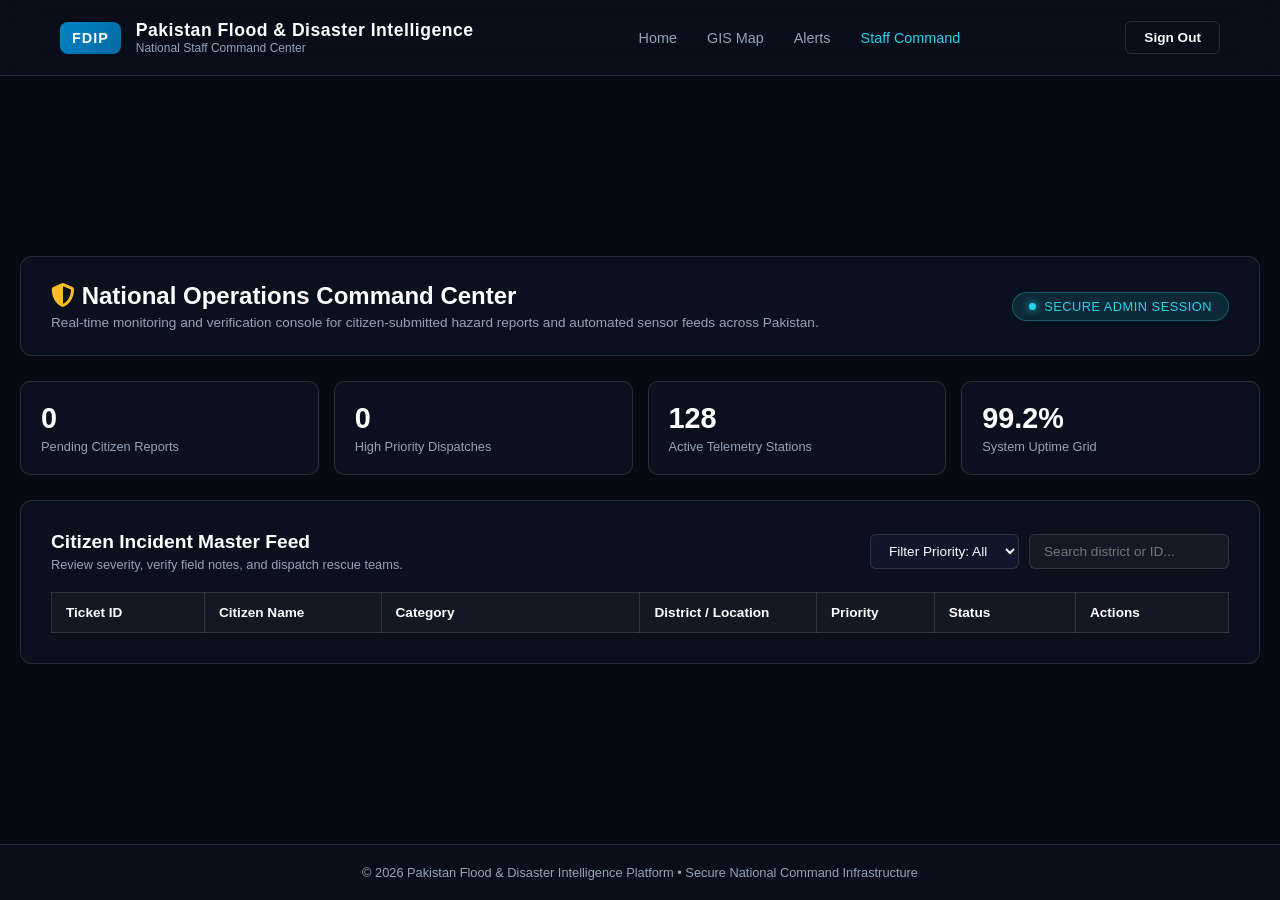
==== frontend/admin.html @ 26c9f0d5 "Add files via upload" ====
<!DOCTYPE html>
<html lang="en">
<head>
    <meta charset="UTF-8">
    <meta name="viewport" content="width=device-width, initial-scale=1.0">
    <title>Staff Command Portal &bull; Pakistan Flood & Disaster Intelligence</title>
    <link rel="stylesheet" href="css/style.css">
    <link rel="stylesheet" href="https://cdnjs.cloudflare.com/ajax/libs/font-awesome/6.4.0/css/all.min.css">
    <style>
        .admin-container {
            max-width: 1300px;
            margin: 30px auto;
            padding: 0 20px;
        }

        .admin-header-box {
            background: var(--card-bg);
            border: 1px solid var(--border-glass);
            padding: 25px 30px;
            border-radius: 12px;
            margin-bottom: 25px;
            backdrop-filter: blur(12px);
            display: flex;
            justify-content: space-between;
            align-items: center;
        }

        .admin-stats-row {
            display: grid;
            grid-template-columns: repeat(4, 1fr);
            gap: 15px;
            margin-bottom: 25px;
        }

        .stat-box {
            background: var(--card-bg);
            border: 1px solid var(--border-glass);
            padding: 20px;
            border-radius: 10px;
            backdrop-filter: blur(12px);
        }

        .stat-box h3 {
            font-size: 1.8rem;
            color: #fff;
            margin-bottom: 4px;
        }

        .stat-box p {
            font-size: 0.8rem;
            color: var(--text-muted);
        }

        .master-table-card {
            background: var(--card-bg);
            border: 1px solid var(--border-glass);
            border-radius: 12px;
            padding: 30px;
            backdrop-filter: blur(12px);
        }

        .filter-row {
            display: flex;
            justify-content: space-between;
            align-items: center;
            margin-bottom: 20px;
            flex-wrap: wrap;
            gap: 15px;
        }

        .filter-row select, .filter-row input {
            background: rgba(255,255,255,0.04);
            border: 1px solid var(--border-glass);
            padding: 8px 14px;
            border-radius: 6px;
            color: white;
            font-size: 0.85rem;
        }

        /* Neatly structured grid table with horizontal and vertical borders */
        #masterTable {
            width: 100%;
            border-collapse: collapse;
            border: 1px solid var(--border-glass);
            table-layout: fixed;
        }

        #masterTable th, #masterTable td {
            border: 1px solid var(--border-glass);
            padding: 12px 14px;
            text-align: left;
            vertical-align: middle;
            word-wrap: break-word;
        }

        #masterTable th {
            background: rgba(255, 255, 255, 0.03);
            color: #fff;
            font-weight: 600;
            font-size: 0.85rem;
        }

        #masterTable td {
            font-size: 0.85rem;
        }

        /* Specific Column Widths for Perfect Alignment */
        #masterTable th:nth-child(1), #masterTable td:nth-child(1) { width: 13%; } /* Ticket ID */
        #masterTable th:nth-child(2), #masterTable td:nth-child(2) { width: 15%; } /* Citizen Name */
        #masterTable th:nth-child(3), #masterTable td:nth-child(3) { width: 22%; } /* Category */
        #masterTable th:nth-child(4), #masterTable td:nth-child(4) { width: 15%; } /* District / Location */
        #masterTable th:nth-child(5), #masterTable td:nth-child(5) { width: 10%; } /* Priority */
        #masterTable th:nth-child(6), #masterTable td:nth-child(6) { width: 12%; } /* Status */
        #masterTable th:nth-child(7), #masterTable td:nth-child(7) { width: 13%; } /* Actions */

        @media(max-width: 992px) {
            .admin-stats-row { grid-template-columns: repeat(2, 1fr); }
            .admin-header-box { flex-direction: column; gap: 15px; align-items: flex-start; }
        }
    </style>
</head>
<body>

    <!-- Header Navbar -->
    <header>
        <div class="logo-section">
            <div class="logo-box">FDIP</div>
            <div class="logo-text">
                <h1>Pakistan Flood & Disaster Intelligence</h1>
                <p>National Staff Command Center</p>
            </div>
        </div>
        
        <div class="nav-links">
            <a href="index.html">Home</a>
            <a href="map.html">GIS Map</a>
            <a href="alerts.html">Alerts</a>
            <a href="admin.html" class="active">Staff Command</a>
        </div>

        <div class="auth-btn-group">
            <button class="btn-auth btn-login" onclick="logoutAdmin()">Sign Out</button>
        </div>
    </header>

    <!-- Main Container -->
    <div class="admin-container">
        
        <!-- Header Banner -->
        <div class="admin-header-box">
            <div>
                <h2 style="color: #fff; font-size: 1.5rem; margin-bottom: 5px;">
                    <i class="fa-solid fa-shield-halved" style="color: var(--accent-amber);"></i> National Operations Command Center
                </h2>
                <p style="font-size: 0.85rem; color: var(--text-muted);">Real-time monitoring and verification console for citizen-submitted hazard reports and automated sensor feeds across Pakistan.</p>
            </div>
            <div style="display: flex; gap: 10px;">
                <span class="live-badge-pill" style="margin-bottom: 0;"><div class="pulse-dot"></div> SECURE ADMIN SESSION</span>
            </div>
        </div>

        <!-- Metrics Row -->
        <div class="admin-stats-row">
            <div class="stat-box">
                <h3 id="statPending">0</h3>
                <p>Pending Citizen Reports</p>
            </div>
            <div class="stat-box">
                <h3 id="statHigh">0</h3>
                <p>High Priority Dispatches</p>
            </div>
            <div class="stat-box">
                <h3>128</h3>
                <p>Active Telemetry Stations</p>
            </div>
            <div class="stat-box">
                <h3>99.2%</h3>
                <p>System Uptime Grid</p>
            </div>
        </div>

        <!-- Master Citizen Complaints Table -->
        <div class="master-table-card">
            <div class="filter-row">
                <div>
                    <h3 style="color: #fff; font-size: 1.2rem; margin-bottom: 4px;">Citizen Incident Master Feed</h3>
                    <p style="font-size: 0.8rem; color: var(--text-muted);">Review severity, verify field notes, and dispatch rescue teams.</p>
                </div>
                <div style="display: flex; gap: 10px;">
                    <select id="priorityFilter" onchange="filterPriority(this.value)">
                        <option value="all">Filter Priority: All</option>
                        <option value="High">High / Critical</option>
                        <option value="Medium">Medium Threat</option>
                        <option value="Low">Low Risk</option>
                    </select>
                    <input type="text" id="searchInput" placeholder="Search district or ID..." onkeyup="searchTable(this.value)">
                </div>
            </div>

            <div style="overflow-x: auto;">
                <table id="masterTable">
                    <thead>
                        <tr>
                            <th>Ticket ID</th>
                            <th>Citizen Name</th>
                            <th>Category</th>
                            <th>District / Location</th>
                            <th>Priority</th>
                            <th>Status</th>
                            <th>Actions</th>
                        </tr>
                    </thead>
                    <tbody>
                        <!-- Populated dynamically from Supabase -->
                    </tbody>
                </table>
            </div>
        </div>

    </div>

    <footer>
        <p>&copy; 2026 Pakistan Flood & Disaster Intelligence Platform &bull; Secure National Command Infrastructure</p>
    </footer>

    <script>
        function filterPriority(level) {
            const rows = document.querySelectorAll('#masterTable tbody tr');
            rows.forEach(row => {
                const rowPriority = row.getAttribute('data-priority');
                if (level === 'all' || rowPriority === level) {
                    row.style.display = '';
                } else {
                    row.style.display = 'none';
                }
            });
        }

        function searchTable(query) {
            const term = query.toLowerCase();
            const rows = document.querySelectorAll('#masterTable tbody tr');
            rows.forEach(row => {
                const text = row.innerText.toLowerCase();
                row.style.display = text.includes(term) ? '' : 'none';
            });
        }

        async function logoutAdmin() {
            const { supabase } = await import('./js/supabaseClient.js');
            await supabase.auth.signOut();
            alert("Admin session closed.");
            window.location.href = "index.html";
        }
    </script>

<script type="module">
    import { supabase } from './js/supabaseClient.js';

    async function initAdminDashboard() {
        const { data: { session }, error: sessionError } = await supabase.auth.getSession();
        
        if (sessionError || !session || !session.user.email.endsWith('@fdip.gov.pk')) {
            alert('Access Denied: Staff command portal requires official @fdip.gov.pk authentication.');
            window.location.href = 'index.html';
            return;
        }

        const { data: complaints, error } = await supabase
            .from('complaints')
            .select('*')
            .order('created_at', { ascending: false });

        if (error) {
            console.error('Admin feed fetch error:', error);
            return;
        }

        // Compute dynamic counts
        const pendingCount = complaints.filter(c => c.status === 'Pending Review' || c.status === 'Pending').length;
        const highPriorityCount = complaints.filter(c => c.priority === 'High').length;

        document.getElementById('statPending').innerText = pendingCount;
        document.getElementById('statHigh').innerText = highPriorityCount;

        // Render clean, consistent table feed
        const tableBody = document.querySelector('#masterTable tbody');
        if (tableBody) {
            tableBody.innerHTML = '';
            if (complaints.length === 0) {
                tableBody.innerHTML = `<tr><td colspan="7" style="text-align: center; color: var(--text-muted); padding: 20px;">No incident records in the national queue.</td></tr>`;
                return;
            }

            complaints.forEach((item) => {
                const row = document.createElement('tr');
                row.className = "hover:bg-slate-900/50 transition-colors";
                row.setAttribute('data-priority', item.priority);
                
                let badgeClass = 'status-pending';
                if (item.status === 'Verified' || item.status === 'Verified by Staff') badgeClass = 'status-verified';
                if (item.status === 'Resolved' || item.status === 'Rescue Dispatched') badgeClass = 'status-resolved';

                row.innerHTML = `
                    <td><span class="font-mono" style="color: var(--accent-cyan); font-weight: 600;">#FDIP-${item.id.toString().slice(0,4)}</span></td>
                    <td><span class="font-medium text-slate-200">${item.citizen_name || 'Citizen User'}</span></td>
                    <td><span class="text-slate-300">${item.category}</span></td>
                    <td><span class="text-slate-300">${item.district || item.location}</span></td>
                    <td><span class="font-semibold" style="color: ${item.priority === 'High' ? 'var(--accent-rose)' : item.priority === 'Medium' ? 'var(--accent-amber)' : 'var(--accent-emerald)'};">${item.priority}</span></td>
                    <td><span class="badge-status ${badgeClass} status-badge">${item.status}</span></td>
                    <td>
                        <select class="status-select" data-id="${item.id}" style="width: 100%; background: rgba(255,255,255,0.05); border: 1px solid var(--border-glass); padding: 6px; border-radius: 6px; color: white; font-size: 0.8rem;">
                            <option value="Pending Review">Pending Review</option>
                            <option value="Verified by Staff">Verify</option>
                            <option value="Rescue Dispatched">Dispatch</option>
                            <option value="Resolved">Resolve</option>
                            <option value="Discarded">Discard</option>
                        </select>
                    </td>
                `;
                tableBody.appendChild(row);
            });

            // Handle status updation sync back to Supabase
            document.querySelectorAll('.status-select').forEach(select => {
                const currentBadge = select.parentElement.parentElement.querySelector('.status-badge').innerText;
                select.value = currentBadge;

                select.addEventListener('change', async (e) => {
                    const newStatus = e.target.value;
                    const recordId = e.target.getAttribute('data-id');

                    const { error: updateError } = await supabase
                        .from('complaints')
                        .update({ status: newStatus })
                        .eq('id', recordId);

                    if (!updateError) {
                        alert(`Status successfully updated to: ${newStatus}`);
                        initAdminDashboard();
                    } else {
                        alert('Failed to update status.');
                    }
                });
            });
        }
    }

    initAdminDashboard();
</script>

</body>
</html>
---- frontend/css/style.css ----
:root {
    --bg-main: #070a13;
    --card-bg: rgba(13, 19, 33, 0.82);
    --border-glass: rgba(255, 255, 255, 0.12);
    --accent-cyan: #22d3ee;
    --accent-amber: #fbbf24;
    --accent-emerald: #34d399;
    --accent-rose: #fb7185;
    --text-main: #f8fafc;
    --text-muted: #94a3b8;
}

* {
    margin: 0;
    padding: 0;
    box-sizing: border-box;
    font-family: 'Inter', 'Segoe UI', sans-serif;
}

body {
    background-color: var(--bg-main);
    color: var(--text-main);
    min-height: 100vh;
    display: flex;
    flex-direction: column;
    justify-content: space-between;
    overflow-x: hidden;
    /* Balanced overlay so the background image is clearly visible and striking */
    background-image: linear-gradient(to bottom, rgba(7, 10, 19, 0.35), rgba(7, 10, 19, 0.62)), 
        url('https://images.unsplash.com/photo-1451187580459-43490279c0fa?q=80&w=1920&auto=format&fit=crop');
    background-size: cover;
    background-position: center;
    background-attachment: fixed;
}

/* Header Navbar */
header {
    background: rgba(10, 15, 28, 0.9);
    backdrop-filter: blur(16px);
    border-bottom: 1px solid var(--border-glass);
    padding: 20px 60px;
    display: flex;
    justify-content: space-between;
    align-items: center;
    position: sticky;
    top: 0;
    z-index: 100;
}

.logo-section {
    display: flex;
    align-items: center;
    gap: 15px;
}

.logo-box {
    background: linear-gradient(135deg, #0284c7, #0369a1);
    color: white;
    font-weight: 800;
    padding: 8px 12px;
    border-radius: 8px;
    font-size: 0.9rem;
    letter-spacing: 1px;
}

.logo-text h1 {
    font-size: 1.1rem;
    font-weight: 700;
    letter-spacing: 0.5px;
    color: #ffffff;
}

.logo-text p {
    font-size: 0.75rem;
    color: var(--text-muted);
}

.nav-links {
    display: flex;
    align-items: center;
    gap: 30px;
}

.nav-links a {
    text-decoration: none;
    color: var(--text-muted);
    font-size: 0.9rem;
    font-weight: 500;
    transition: color 0.2s ease;
}

.nav-links a:hover, .nav-links a.active {
    color: var(--accent-cyan);
}

.auth-btn-group {
    display: flex;
    gap: 12px;
}

.btn-auth {
    padding: 8px 18px;
    border-radius: 6px;
    font-size: 0.85rem;
    font-weight: 600;
    cursor: pointer;
    transition: all 0.2s ease;
}

.btn-login {
    background: transparent;
    color: var(--text-main);
    border: 1px solid var(--border-glass);
}

.btn-login:hover {
    background: rgba(255, 255, 255, 0.05);
    border-color: var(--accent-cyan);
}

.btn-signup {
    background: var(--accent-cyan);
    color: #070a13;
    border: none;
}

.btn-signup:hover {
    background: #38bdf8;
    box-shadow: 0 0 15px rgba(34, 211, 238, 0.4);
}

/* Hero Section */
.hero-wrapper {
    max-width: 1100px;
    margin: 40px auto;
    padding: 0 20px;
    text-align: center;
}

.live-badge-pill {
    display: inline-flex;
    align-items: center;
    gap: 8px;
    background: rgba(34, 211, 238, 0.12);
    border: 1px solid rgba(34, 211, 238, 0.3);
    padding: 6px 16px;
    border-radius: 30px;
    font-size: 0.8rem;
    color: var(--accent-cyan);
    margin-bottom: 25px;
    letter-spacing: 0.5px;
}

.pulse-dot {
    width: 7px;
    height: 7px;
    background-color: var(--accent-cyan);
    border-radius: 50%;
    box-shadow: 0 0 8px var(--accent-cyan);
    animation: pulse 1.5s infinite;
}

@keyframes pulse {
    0% { transform: scale(0.95); opacity: 0.8; }
    50% { transform: scale(1.2); opacity: 1; box-shadow: 0 0 12px var(--accent-cyan); }
    100% { transform: scale(0.95); opacity: 0.8; }
}

.hero-wrapper h2 {
    font-size: 3.2rem;
    font-weight: 800;
    line-height: 1.25;
    margin-bottom: 20px;
    color: #ffffff;
    text-shadow: 0 4px 20px rgba(0,0,0,0.5);
}

.hero-wrapper h2 span {
    background: linear-gradient(135deg, var(--accent-cyan), #3b82f6);
    -webkit-background-clip: text;
    -webkit-text-fill-color: transparent;
}

.hazard-pills {
    display: flex;
    justify-content: center;
    gap: 12px;
    margin-bottom: 25px;
    flex-wrap: wrap;
}

.pill {
    background: rgba(13, 19, 33, 0.9);
    border: 1px solid var(--border-glass);
    padding: 8px 16px;
    border-radius: 20px;
    font-size: 0.85krem;
    color: var(--text-muted);
    text-decoration: none;
    cursor: pointer;
    transition: all 0.25s ease;
    display: inline-flex;
    align-items: center;
    gap: 6px;
}

.pill:hover {
    border-color: var(--accent-cyan);
    background: rgba(34, 211, 238, 0.15);
    transform: translateY(-2px);
    box-shadow: 0 4px 12px rgba(34, 211, 238, 0.2);
}

.hero-wrapper p {
    font-size: 1.05rem;
    color: var(--text-muted);
    max-width: 750px;
    margin: 0 auto 35px auto;
    line-height: 1.6;
}

.cta-row {
    display: flex;
    justify-content: center;
    gap: 15px;
    margin-bottom: 60px;
}

.btn-main {
    padding: 12px 28px;
    border-radius: 8px;
    font-weight: 600;
    text-decoration: none;
    font-size: 0.95rem;
    transition: all 0.3s ease;
    display: inline-flex;
    align-items: center;
    gap: 8px;
}

.btn-cyan {
    background: var(--accent-cyan);
    color: #070a13;
    box-shadow: 0 4px 20px rgba(34, 211, 238, 0.3);
}

.btn-cyan:hover {
    background: #38bdf8;
    transform: translateY(-2px);
}

.btn-amber {
    background: var(--accent-amber);
    color: #070a13;
    box-shadow: 0 4px 20px rgba(251, 191, 36, 0.3);
}

.btn-amber:hover {
    background: #fcd34d;
    transform: translateY(-2px);
}

.btn-dark {
    background: var(--card-bg);
    color: var(--text-main);
    border: 1px solid var(--border-glass);
}

.btn-dark:hover {
    border-color: var(--accent-cyan);
    background: rgba(255, 255, 255, 0.06);
}

/* Status Cards Grid */
.status-grid {
    display: grid;
    grid-template-columns: repeat(5, 1fr);
    gap: 15px;
    max-width: 1100px;
    margin: 0 auto 30px auto;
    padding: 0 20px;
}

.region-card {
    background: var(--card-bg);
    border: 1px solid var(--border-glass);
    padding: 18px;
    border-radius: 10px;
    backdrop-filter: blur(12px);
    text-align: left;
}

.region-card h4 {
    font-size: 0.9rem;
    color: var(--text-main);
    margin-bottom: 8px;
}

.status-indicator-tag {
    display: flex;
    align-items: center;
    gap: 6px;
    font-size: 0.8rem;
    font-weight: 600;
}

.status-safe { color: var(--accent-emerald); }
.status-warning { color: var(--accent-amber); }
.status-danger { color: var(--accent-rose); }

/* Metrics Bar */
.metrics-grid {
    display: grid;
    grid-template-columns: repeat(4, 1fr);
    gap: 15px;
    max-width: 1100px;
    margin: 0 auto 50px auto;
    padding: 0 20px;
}

.metric-card {
    background: var(--card-bg);
    border: 1px solid var(--border-glass);
    padding: 22px;
    border-radius: 12px;
    backdrop-filter: blur(12px);
    text-align: left;
}

.metric-card h3 {
    font-size: 1.8rem;
    font-weight: 800;
    color: #ffffff;
    margin-bottom: 5px;
}

.metric-card p {
    font-size: 0.8rem;
    color: var(--text-muted);
}

/* Modal Overlay */
.modal-overlay {
    position: fixed;
    top: 0;
    left: 0;
    width: 100%;
    height: 100%;
    background: rgba(5, 8, 17, 0.85);
    backdrop-filter: blur(8px);
    display: none;
    justify-content: center;
    align-items: center;
    z-index: 1000;
}

.modal-card {
    background: #0d1321;
    border: 1px solid rgba(34, 211, 238, 0.3);
    width: 420px;
    padding: 35px;
    border-radius: 16px;
    box-shadow: 0 10px 40px rgba(0,0,0,0.6);
    position: relative;
}

.modal-card h3 {
    font-size: 1.4rem;
    margin-bottom: 8px;
    color: #ffffff;
}

.modal-card p {
    font-size: 0.85rem;
    color: var(--text-muted);
    margin-bottom: 25px;
}

.form-group {
    margin-bottom: 18px;
    text-align: left;
}

.form-group label {
    display: block;
    font-size: 0.8rem;
    color: var(--text-muted);
    margin-bottom: 6px;
}

.form-group input, .form-group select, .form-group textarea {
    width: 100%;
    background: rgba(255, 255, 255, 0.04);
    border: 1px solid var(--border-glass);
    padding: 10px 14px;
    border-radius: 6px;
    color: white;
    font-size: 0.9rem;
}

.form-group input:focus, .form-group select:focus {
    outline: none;
    border-color: var(--accent-cyan);
}

.modal-close-btn {
    position: absolute;
    top: 20px;
    right: 20px;
    background: none;
    border: none;
    color: var(--text-muted);
    font-size: 1.2rem;
    cursor: pointer;
}

/* Fix Dropdown and Option Text Visibility */
select, select option {
    background-color: #0f172a !important;
    color: #f8fafc !important;
}

select option:hover, select option:focus {
    background-color: #1e293b !important;
    color: #38bdf8 !important;
}

footer {
    text-align: center;
    padding: 20px;
    background: rgba(10, 15, 28, 0.9);
    border-top: 1px solid var(--border-glass);
    color: var(--text-muted);
    font-size: 0.8rem;
}

@media(max-width: 992px) {
    .status-grid { grid-template-columns: repeat(2, 1fr); }
    .metrics-grid { grid-template-columns: repeat(2, 1fr); }
    .hero-wrapper h2 { font-size: 2.3rem; }
}
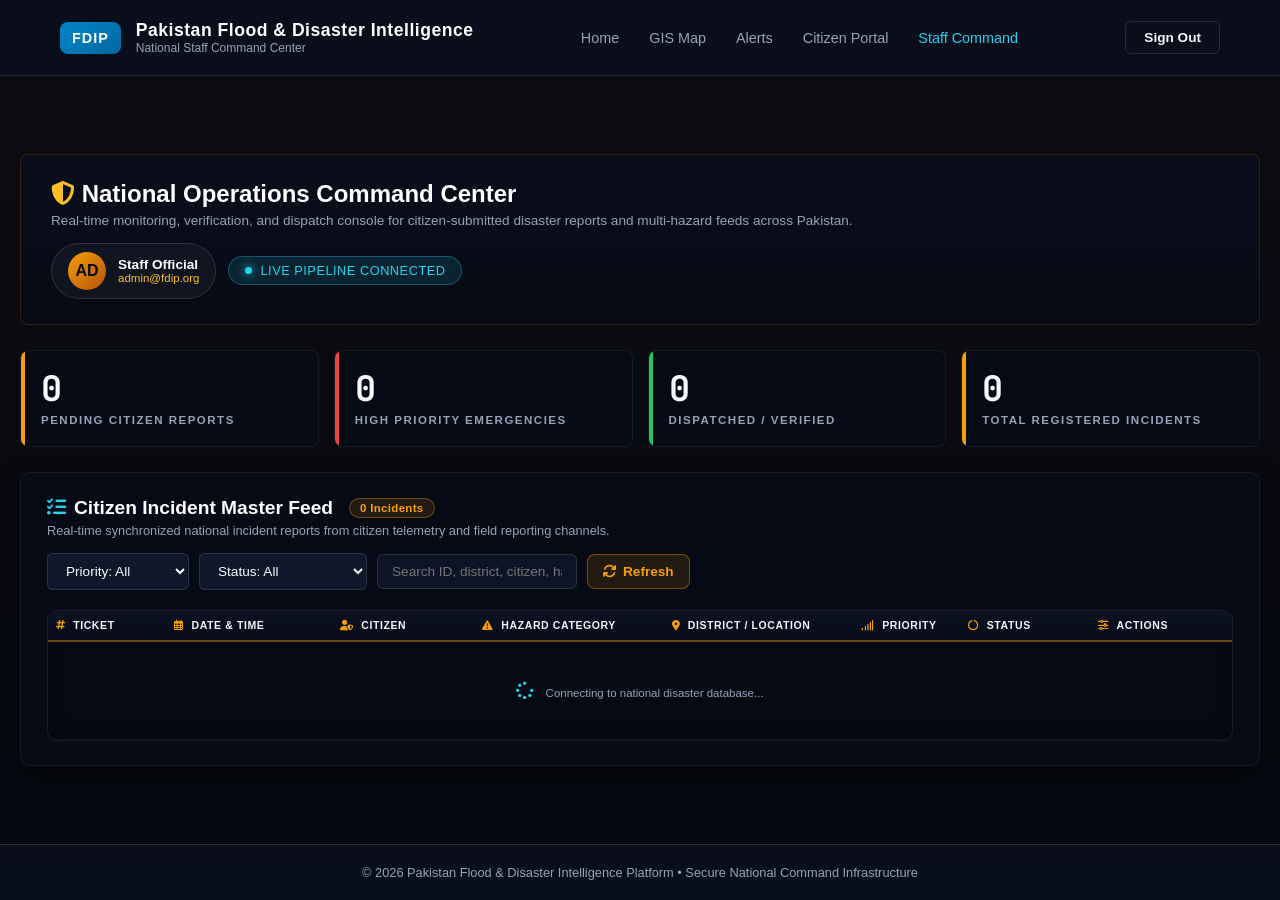
==== commit 3085fe64: "Update admin.html" ====
--- a/frontend/admin.html
+++ b/frontend/admin.html
@@ -1,5 +1,6 @@
 <!DOCTYPE html>
 <html lang="en">
+
 <head>
     <meta charset="UTF-8">
     <meta name="viewport" content="width=device-width, initial-scale=1.0">
@@ -7,8 +8,252 @@
     <link rel="stylesheet" href="css/style.css">
     <link rel="stylesheet" href="https://cdnjs.cloudflare.com/ajax/libs/font-awesome/6.4.0/css/all.min.css">
     <style>
+        /* ============================================================
+           STAFF COMMAND PORTAL — THEME LAYER (Phase 2)
+           Injected on top of existing styles. All class names, IDs,
+           HTML structure, and backend bindings are untouched.
+           ============================================================ */
+        @import url('https://fonts.googleapis.com/css2?family=JetBrains+Mono:wght@400;600;700&display=swap');
+
+        :root {
+            /* Staff Command Portal accent system: Amber + Red = authority, urgency */
+            --sp-primary:       #f59e0b;   /* Amber — primary actions, active states */
+            --sp-critical:      #ef4444;   /* Red — high danger, critical alerts */
+            --sp-safe:          #22c55e;   /* Green — safe/resolved */
+            --sp-info:          #38bdf8;   /* Steel blue — informational */
+            --sp-bg:            #050810;   /* Colder, more clinical near-black */
+            --sp-sidebar:       #07091a;   /* Darkest for sidebar contrast */
+            --sp-card:          rgba(7, 11, 22, 0.94);
+            --sp-card-hover:    rgba(14, 20, 38, 0.97);
+            --sp-border:        rgba(245, 158, 11, 0.16); /* Amber-tinted border */
+            --sp-border-dim:    rgba(255, 255, 255, 0.07);
+            --sp-focus:         rgba(245, 158, 11, 0.30);
+            --sp-mono:          'JetBrains Mono', 'Fira Code', 'Courier New', monospace;
+        }
+
+        /* --- Body: colder, more sterile background --- */
+        body {
+            background-color: var(--sp-bg);
+            background-image:
+                linear-gradient(to bottom, rgba(245, 158, 11, 0.03), rgba(5, 8, 16, 0.65)),
+                url('../images/g2.jpg');
+        }
+
+        /* --- Admin header box: cold command gradient + amber border --- */
+        .admin-header-box {
+            background: linear-gradient(180deg,
+                rgba(10, 14, 28, 0.97),
+                rgba(7, 11, 22, 0.95)) !important;
+            border: 1px solid var(--sp-border) !important;
+            border-radius: 8px !important;
+        }
+
+        /* --- KPI stat boxes: amber accent bar + monospace numbers --- */
+        .stat-box {
+            background: var(--sp-card) !important;
+            border: 1px solid var(--sp-border-dim) !important;
+            border-radius: 8px !important;
+            transition: all 0.25s ease !important;
+        }
+
+        .stat-box:hover {
+            background: var(--sp-card-hover) !important;
+            border-color: var(--sp-border) !important;
+            transform: translateY(-3px);
+            box-shadow: 0 8px 24px rgba(245, 158, 11, 0.12) !important;
+        }
+
+        .stat-box::before {
+            background: var(--sp-primary) !important; /* Amber default accent bar */
+        }
+
+        .stat-box.high::before {
+            background: var(--sp-critical) !important;
+        }
+
+        .stat-box.resolved::before {
+            background: var(--sp-safe) !important;
+        }
+
+        /* --- KPI numbers: monospace, large, high-contrast --- */
+        .stat-box h3 {
+            font-family: var(--sp-mono) !important;
+            font-size: 2.2rem !important;
+            font-weight: 700 !important;
+            color: #f8fafc !important;
+            letter-spacing: -0.5px !important;
+            line-height: 1 !important;
+            margin-bottom: 8px !important;
+        }
+
+        /* --- Stat box label: command-style uppercase --- */
+        .stat-box p {
+            font-size: 0.72rem !important;
+            text-transform: uppercase !important;
+            letter-spacing: 1.5px !important;
+            color: var(--text-muted) !important;
+            font-weight: 600 !important;
+        }
+
+        /* --- Master table card: cold glass look --- */
+        .master-table-card {
+            background: var(--sp-card) !important;
+            border: 1px solid var(--sp-border-dim) !important;
+            border-radius: 10px !important;
+        }
+
+        /* --- Table header: amber-accented bottom border --- */
+        #masterTable th {
+            border-bottom: 2px solid rgba(245, 158, 11, 0.40) !important;
+            background: linear-gradient(180deg,
+                rgba(12, 18, 35, 0.98),
+                rgba(8, 12, 24, 0.99)) !important;
+            font-size: 10.5px !important;
+            letter-spacing: 0.6px !important;
+        }
+
+        #masterTable th i {
+            color: var(--sp-primary) !important; /* Amber icons in header */
+        }
+
+        /* --- Table row hover: amber-tinted highlight --- */
+        #masterTable tbody tr:hover {
+            background: rgba(245, 158, 11, 0.06) !important;
+        }
+
+        /* --- Ticket ID tags: amber-accented for staff portal --- */
+        .ticket-id-tag {
+            color: var(--sp-primary) !important;
+            background: rgba(245, 158, 11, 0.10) !important;
+            border-color: rgba(245, 158, 11, 0.30) !important;
+            font-family: var(--sp-mono) !important;
+        }
+
+        /* --- Filter controls: amber focus state --- */
+        .filter-controls select,
+        .filter-controls input {
+            border-radius: 6px !important;
+        }
+
+        .filter-controls select:focus,
+        .filter-controls input:focus {
+            border-color: var(--sp-primary) !important;
+            box-shadow: 0 0 0 3px var(--sp-focus) !important;
+        }
+
+        /* --- Refresh button: amber accent --- */
+        .btn-refresh {
+            background: rgba(245, 158, 11, 0.12) !important;
+            border-color: rgba(245, 158, 11, 0.40) !important;
+            color: var(--sp-primary) !important;
+        }
+
+        .btn-refresh:hover {
+            background: rgba(245, 158, 11, 0.25) !important;
+            box-shadow: 0 0 14px rgba(245, 158, 11, 0.30) !important;
+        }
+
+        /* --- Admin avatar: amber gradient --- */
+        .admin-avatar {
+            background: linear-gradient(135deg, var(--sp-primary), #b45309) !important;
+        }
+
+        /* --- Feed count badge: amber tint for staff context --- */
+        .feed-count-badge {
+            background: rgba(245, 158, 11, 0.12) !important;
+            color: var(--sp-primary) !important;
+            border-color: rgba(245, 158, 11, 0.35) !important;
+        }
+
+        /* --- Dossier modal: amber-accented border --- */
+        .dossier-modal-card {
+            border-color: rgba(245, 158, 11, 0.35) !important;
+            box-shadow: 0 25px 60px rgba(0,0,0,0.8),
+                        0 0 35px rgba(245,158,11,0.12) !important;
+        }
+
+        /* --- Action buttons: sharper, command-style border-radius --- */
+        .btn-view-notes,
+        .btn-action-delete,
+        .btn-modal-delete {
+            border-radius: 5px !important;
+        }
+
+        .btn-view-notes:hover {
+            background: rgba(245, 158, 11, 0.18) !important;
+            color: var(--sp-primary) !important;
+            border-color: rgba(245, 158, 11, 0.45) !important;
+            box-shadow: 0 0 8px rgba(245, 158, 11, 0.25) !important;
+        }
+
+        /* --- Mobile responsive: single column layout --- */
+        @media (max-width: 992px) {
+            .admin-stats-row {
+                grid-template-columns: repeat(2, 1fr) !important;
+            }
+        }
+
+        @media (max-width: 600px) {
+            .admin-stats-row {
+                grid-template-columns: 1fr !important;
+            }
+        }
+        /* ============================================================
+           END STAFF COMMAND PORTAL THEME LAYER
+           ============================================================ */
+        /* Toast Notification Styles */
+        #toastContainer {
+            position: fixed;
+            bottom: 25px;
+            right: 25px;
+            z-index: 9999;
+            display: flex;
+            flex-direction: column;
+            gap: 10px;
+        }
+
+        .toast {
+            background: var(--card-bg, #0f172a);
+            border: 1px solid var(--border-glass, rgba(255, 255, 255, 0.1));
+            color: #fff;
+            padding: 14px 20px;
+            border-radius: 8px;
+            box-shadow: 0 10px 25px rgba(0, 0, 0, 0.5);
+            backdrop-filter: blur(12px);
+            font-size: 0.9rem;
+            display: flex;
+            align-items: center;
+            gap: 12px;
+            animation: slideIn 0.3s ease forwards;
+            min-width: 280px;
+        }
+
+        .toast.success {
+            border-left: 4px solid var(--accent-emerald, #34d399);
+        }
+
+        .toast.error {
+            border-left: 4px solid var(--accent-rose, #fb7185);
+        }
+
+        .toast.info {
+            border-left: 4px solid var(--accent-cyan, #22d3ee);
+        }
+
+        @keyframes slideIn {
+            from {
+                transform: translateX(100%);
+                opacity: 0;
+            }
+
+            to {
+                transform: translateX(0);
+                opacity: 1;
+            }
+        }
+
         .admin-container {
-            max-width: 1300px;
+            max-width: 1350px;
             margin: 30px auto;
             padding: 0 20px;
         }
@@ -23,6 +268,31 @@
             display: flex;
             justify-content: space-between;
             align-items: center;
+            flex-wrap: wrap;
+            gap: 15px;
+        }
+
+        .admin-user-badge {
+            display: flex;
+            align-items: center;
+            gap: 12px;
+            background: rgba(255, 255, 255, 0.04);
+            border: 1px solid var(--border-glass);
+            padding: 8px 16px;
+            border-radius: 30px;
+        }
+
+        .admin-avatar {
+            width: 38px;
+            height: 38px;
+            border-radius: 50%;
+            background: linear-gradient(135deg, var(--accent-amber), #d97706);
+            color: #070a13;
+            font-weight: 800;
+            font-size: 1rem;
+            display: flex;
+            align-items: center;
+            justify-content: center;
         }
 
         .admin-stats-row {
@@ -38,6 +308,30 @@
             padding: 20px;
             border-radius: 10px;
             backdrop-filter: blur(12px);
+            position: relative;
+            overflow: hidden;
+        }
+
+        .stat-box::before {
+            content: '';
+            position: absolute;
+            top: 0;
+            left: 0;
+            width: 4px;
+            height: 100%;
+            background: var(--accent-cyan);
+        }
+
+        .stat-box.pending::before {
+            background: var(--accent-amber);
+        }
+
+        .stat-box.high::before {
+            background: var(--accent-rose);
+        }
+
+        .stat-box.resolved::before {
+            background: var(--accent-emerald);
         }
 
         .stat-box h3 {
@@ -55,8 +349,24 @@
             background: var(--card-bg);
             border: 1px solid var(--border-glass);
             border-radius: 12px;
-            padding: 30px;
+            padding: 24px 26px;
             backdrop-filter: blur(12px);
+            box-shadow: 0 10px 30px rgba(0, 0, 0, 0.4);
+        }
+
+        .feed-count-badge {
+            font-size: 0.72rem;
+            font-weight: 600;
+            background: rgba(34, 211, 238, 0.12);
+            color: var(--accent-cyan);
+            border: 1px solid rgba(34, 211, 238, 0.3);
+            padding: 3px 10px;
+            border-radius: 20px;
+            letter-spacing: 0.3px;
+            margin-left: 8px;
+            display: inline-flex;
+            align-items: center;
+            gap: 5px;
         }
 
         .filter-row {
@@ -68,58 +378,957 @@
             gap: 15px;
         }
 
-        .filter-row select, .filter-row input {
-            background: rgba(255,255,255,0.04);
+        .filter-controls {
+            display: flex;
+            gap: 10px;
+            flex-wrap: wrap;
+            align-items: center;
+        }
+
+        .filter-controls select,
+        .filter-controls input {
+            background: rgba(15, 23, 42, 0.85);
             border: 1px solid var(--border-glass);
+            padding: 9px 14px;
+            border-radius: 8px;
+            color: white;
+            font-size: 0.85rem;
+            outline: none;
+            transition: all 0.2s ease;
+        }
+
+        .filter-controls select:focus,
+        .filter-controls input:focus {
+            border-color: var(--accent-cyan);
+            box-shadow: 0 0 12px rgba(34, 211, 238, 0.25);
+            background: rgba(15, 23, 42, 0.98);
+        }
+
+        .filter-controls select option {
+            background: #0f172a;
+            color: #fff;
+        }
+
+        .btn-refresh {
+            background: rgba(34, 211, 238, 0.12);
+            border: 1px solid rgba(34, 211, 238, 0.4);
+            color: var(--accent-cyan);
+            padding: 9px 15px;
+            border-radius: 8px;
+            font-size: 0.85rem;
+            font-weight: 600;
+            cursor: pointer;
+            display: inline-flex;
+            align-items: center;
+            gap: 6px;
+            transition: all 0.2s ease;
+        }
+
+        .btn-refresh:hover {
+            background: rgba(34, 211, 238, 0.25);
+            box-shadow: 0 0 12px rgba(34, 211, 238, 0.3);
+        }
+
+        /* Responsive Tabular Table Container (Strict 100% Width, No Horizontal Scroll) */
+        .table-responsive-wrapper {
+            width: 100%;
+            max-width: 100%;
+            overflow-x: hidden;
+            border-radius: 10px;
+            border: 1px solid rgba(255, 255, 255, 0.08);
+            background: rgba(8, 13, 24, 0.65);
+            box-shadow: inset 0 0 20px rgba(0, 0, 0, 0.3);
+        }
+
+        /* Master Incident Table (Strict 100% width, table-layout: fixed) */
+        #masterTable {
+            width: 100%;
+            table-layout: fixed;
+            border-collapse: separate;
+            border-spacing: 0;
+            box-sizing: border-box;
+        }
+
+        #masterTable th {
+            background: linear-gradient(180deg, rgba(20, 29, 47, 0.95), rgba(12, 19, 33, 0.98));
+            color: #f1f5f9;
+            font-weight: 700;
+            font-size: 11px;
+            text-transform: uppercase;
+            letter-spacing: 0.3px;
+            padding: 8px 8px;
+            text-align: left;
+            vertical-align: middle;
+            border-bottom: 2px solid rgba(34, 211, 238, 0.35);
+            white-space: nowrap;
+            overflow: hidden;
+            text-overflow: ellipsis;
+            box-sizing: border-box;
+        }
+
+        #masterTable th i {
+            color: var(--accent-cyan);
+            margin-right: 4px;
+            font-size: 10.5px;
+        }
+
+        #masterTable td {
+            padding: 6px 8px;
+            text-align: left;
+            vertical-align: middle;
+            border-bottom: 1px solid rgba(255, 255, 255, 0.05);
+            font-size: 11.5px;
+            overflow: hidden;
+            text-overflow: ellipsis;
+            box-sizing: border-box;
+            transition: background 0.15s ease;
+        }
+
+        #masterTable tbody tr:nth-child(even) {
+            background: rgba(255, 255, 255, 0.015);
+        }
+
+        #masterTable tbody tr:nth-child(odd) {
+            background: rgba(0, 0, 0, 0.12);
+        }
+
+        #masterTable tbody tr:hover {
+            background: rgba(34, 211, 238, 0.045);
+        }
+
+        /* Proportional Column Width Rules (Sum: 100%) */
+        .col-ticket {
+            width: 10%;
+        }
+
+        .col-datetime {
+            width: 14%;
+        }
+
+        .col-citizen {
+            width: 12%;
+        }
+
+        .col-category {
+            width: 16%;
+        }
+
+        .col-location {
+            width: 16%;
+        }
+
+        .col-priority {
+            width: 9%;
+        }
+
+        .col-status {
+            width: 11%;
+        }
+
+        .col-actions {
+            width: 12%;
+        }
+
+        /* Cell Component Styles (Eliminating Text Overlap & Squeezing) */
+        .ticket-id-tag {
+            font-family: 'JetBrains Mono', 'Fira Code', 'Courier New', monospace;
+            font-size: 11px;
+            font-weight: 700;
+            color: var(--accent-cyan);
+            background: rgba(34, 211, 238, 0.1);
+            border: 1px solid rgba(34, 211, 238, 0.28);
+            padding: 2px 5px;
+            border-radius: 4px;
+            display: inline-block;
+            white-space: nowrap;
+            overflow: hidden;
+            text-overflow: ellipsis;
+            max-width: 100%;
+            box-sizing: border-box;
+        }
+
+        .date-primary {
+            font-size: 11px;
+            font-weight: 600;
+            color: #ffffff;
+            display: flex;
+            align-items: center;
+            gap: 4px;
+            white-space: nowrap;
+            overflow: hidden;
+            text-overflow: ellipsis;
+            max-width: 100%;
+        }
+
+        .date-primary i {
+            color: var(--accent-cyan);
+            font-size: 10px;
+            flex-shrink: 0;
+        }
+
+        .time-secondary {
+            font-size: 10px;
+            color: var(--text-muted);
+            margin-top: 1px;
+            display: flex;
+            align-items: center;
+            gap: 4px;
+            white-space: nowrap;
+            overflow: hidden;
+            text-overflow: ellipsis;
+            max-width: 100%;
+        }
+
+        .time-secondary i {
+            color: var(--accent-amber);
+            font-size: 9.5px;
+            flex-shrink: 0;
+        }
+
+        .rel-time-pill {
+            background: rgba(255, 255, 255, 0.08);
+            padding: 0.5px 4px;
+            border-radius: 3px;
+            font-size: 9px;
+            color: #cbd5e1;
+            font-weight: 500;
+            flex-shrink: 0;
+        }
+
+        .citizen-cell {
+            display: flex;
+            align-items: center;
+            gap: 6px;
+            min-width: 0;
+            max-width: 100%;
+            overflow: hidden;
+        }
+
+        .citizen-avatar-sm {
+            width: 22px;
+            height: 22px;
+            border-radius: 50%;
+            background: linear-gradient(135deg, rgba(34, 211, 238, 0.2), rgba(2, 132, 199, 0.4));
+            border: 1px solid rgba(34, 211, 238, 0.4);
+            color: var(--accent-cyan);
+            font-weight: 700;
+            font-size: 10px;
+            display: flex;
+            align-items: center;
+            justify-content: center;
+            flex-shrink: 0;
+        }
+
+        .citizen-info {
+            min-width: 0;
+            flex: 1;
+            overflow: hidden;
+        }
+
+        .citizen-name {
+            font-weight: 600;
+            color: #ffffff;
+            font-size: 11.5px;
+            white-space: nowrap;
+            overflow: hidden;
+            text-overflow: ellipsis;
+            max-width: 100%;
+        }
+
+        .citizen-tag {
+            font-size: 9.5px;
+            color: var(--text-muted);
+            white-space: nowrap;
+            overflow: hidden;
+            text-overflow: ellipsis;
+            display: flex;
+            align-items: center;
+            gap: 3px;
+        }
+
+        .category-pill-wrap {
+            display: flex;
+            flex-direction: column;
+            gap: 2px;
+            max-width: 100%;
+            min-width: 0;
+            overflow: hidden;
+        }
+
+        .category-name {
+            color: #f1f5f9;
+            font-weight: 600;
+            font-size: 11.5px;
+            display: flex;
+            align-items: center;
+            gap: 4px;
+            white-space: nowrap;
+            overflow: hidden;
+            text-overflow: ellipsis;
+            max-width: 100%;
+        }
+
+        .category-name i {
+            color: var(--accent-cyan);
+            font-size: 10.5px;
+            flex-shrink: 0;
+        }
+
+        .attachment-pill {
+            display: inline-flex;
+            align-items: center;
+            gap: 3px;
+            background: rgba(34, 211, 238, 0.15);
+            border: 1px solid rgba(34, 211, 238, 0.4);
+            color: var(--accent-cyan);
+            padding: 1px 5px;
+            border-radius: 4px;
+            font-size: 9px;
+            font-weight: 600;
+            cursor: pointer;
+            transition: all 0.2s ease;
+            white-space: nowrap;
+            overflow: hidden;
+            text-overflow: ellipsis;
+            max-width: 100%;
+            width: fit-content;
+        }
+
+        .attachment-pill:hover {
+            background: rgba(34, 211, 238, 0.3);
+            box-shadow: 0 0 8px rgba(34, 211, 238, 0.3);
+        }
+
+        .location-primary {
+            font-weight: 600;
+            color: #ffffff;
+            font-size: 11.5px;
+            display: flex;
+            align-items: center;
+            gap: 4px;
+            white-space: nowrap;
+            overflow: hidden;
+            text-overflow: ellipsis;
+            max-width: 100%;
+        }
+
+        .location-primary i {
+            color: var(--accent-cyan);
+            font-size: 10px;
+            flex-shrink: 0;
+        }
+
+        .location-coords {
+            font-size: 10px;
+            color: var(--text-muted);
+            margin-top: 1px;
+            white-space: nowrap;
+            overflow: hidden;
+            text-overflow: ellipsis;
+            max-width: 100%;
+            font-family: monospace;
+        }
+
+        /* Priority Urgency Badges */
+        .priority-pill {
+            display: inline-flex;
+            align-items: center;
+            gap: 4px;
+            padding: 2px 6px;
+            border-radius: 12px;
+            font-size: 10px;
+            font-weight: 700;
+            white-space: nowrap;
+            letter-spacing: 0.2px;
+            max-width: 100%;
+            box-sizing: border-box;
+        }
+
+        .priority-indicator {
+            width: 5px;
+            height: 5px;
+            border-radius: 50%;
+            display: inline-block;
+            flex-shrink: 0;
+        }
+
+        .priority-high {
+            background: rgba(251, 113, 133, 0.15);
+            color: var(--accent-rose);
+            border: 1px solid rgba(251, 113, 133, 0.4);
+        }
+
+        .priority-high .priority-indicator {
+            background: var(--accent-rose);
+            box-shadow: 0 0 5px var(--accent-rose);
+            animation: pulseHigh 1.8s infinite;
+        }
+
+        @keyframes pulseHigh {
+            0%, 100% { opacity: 1; transform: scale(1); }
+            50% { opacity: 0.4; transform: scale(0.85); }
+        }
+
+        .priority-medium {
+            background: rgba(251, 191, 36, 0.15);
+            color: var(--accent-amber);
+            border: 1px solid rgba(251, 191, 36, 0.4);
+        }
+
+        .priority-medium .priority-indicator {
+            background: var(--accent-amber);
+        }
+
+        .priority-low {
+            background: rgba(52, 211, 153, 0.15);
+            color: var(--accent-emerald);
+            border: 1px solid rgba(52, 211, 153, 0.4);
+        }
+
+        .priority-low .priority-indicator {
+            background: var(--accent-emerald);
+        }
+
+        /* Status Lifecycle Badges */
+        .status-badge {
+            padding: 2px 6px;
+            border-radius: 12px;
+            font-size: 10px;
+            font-weight: 600;
+            display: inline-flex;
+            align-items: center;
+            gap: 4px;
+            white-space: nowrap;
+            max-width: 100%;
+            box-sizing: border-box;
+        }
+
+        .status-pending {
+            background: rgba(251, 191, 36, 0.15);
+            color: var(--accent-amber);
+            border: 1px solid rgba(251, 191, 36, 0.35);
+        }
+
+        .status-verified {
+            background: rgba(34, 211, 238, 0.15);
+            color: var(--accent-cyan);
+            border: 1px solid rgba(34, 211, 238, 0.35);
+        }
+
+        .status-dispatched {
+            background: rgba(168, 85, 247, 0.15);
+            color: #c084fc;
+            border: 1px solid rgba(168, 85, 247, 0.35);
+        }
+
+        .status-resolved {
+            background: rgba(52, 211, 153, 0.15);
+            color: var(--accent-emerald);
+            border: 1px solid rgba(52, 211, 153, 0.35);
+        }
+
+        .status-discarded {
+            background: rgba(251, 113, 133, 0.15);
+            color: var(--accent-rose);
+            border: 1px solid rgba(251, 113, 133, 0.35);
+        }
+
+        /* Command Actions Cluster */
+        .action-buttons-group {
+            display: flex;
+            align-items: center;
+            gap: 4px;
+            white-space: nowrap;
+            max-width: 100%;
+            overflow: hidden;
+            box-sizing: border-box;
+        }
+
+        .status-select {
+            background: rgba(15, 23, 42, 0.95);
+            border: 1px solid var(--border-glass);
+            padding: 3px 4px;
+            border-radius: 4px;
+            color: white;
+            font-size: 10.5px;
+            outline: none;
+            cursor: pointer;
+            transition: all 0.2s ease;
+            width: 100%;
+            max-width: 68px;
+            min-width: 0;
+            flex: 1 1 auto;
+            box-sizing: border-box;
+        }
+
+        .status-select:focus {
+            border-color: var(--accent-cyan);
+            box-shadow: 0 0 6px rgba(34, 211, 238, 0.3);
+        }
+
+        .btn-view-notes {
+            background: rgba(255, 255, 255, 0.08);
+            border: 1px solid var(--border-glass);
+            color: #e2e8f0;
+            padding: 3px 6px;
+            border-radius: 4px;
+            font-size: 10.5px;
+            font-weight: 600;
+            cursor: pointer;
+            transition: all 0.2s ease;
+            display: inline-flex;
+            align-items: center;
+            gap: 3px;
+            flex-shrink: 0;
+        }
+
+        .btn-view-notes:hover {
+            background: rgba(34, 211, 238, 0.2);
+            color: var(--accent-cyan);
+            border-color: var(--accent-cyan);
+            box-shadow: 0 0 8px rgba(34, 211, 238, 0.25);
+        }
+
+        .btn-action-delete {
+            background: rgba(251, 113, 133, 0.1);
+            color: var(--accent-rose);
+            border: 1px solid rgba(251, 113, 133, 0.35);
+            padding: 3px 6px;
+            border-radius: 4px;
+            font-size: 10.5px;
+            font-weight: 600;
+            cursor: pointer;
+            transition: all 0.2s ease;
+            display: inline-flex;
+            align-items: center;
+            gap: 3px;
+            flex-shrink: 0;
+        }
+
+        .btn-action-delete:hover {
+            background: rgba(251, 113, 133, 0.3);
+            border-color: var(--accent-rose);
+            color: #fff;
+            box-shadow: 0 0 8px rgba(251, 113, 133, 0.35);
+        }
+
+        .btn-modal-delete {
+            background: rgba(251, 113, 133, 0.15);
+            color: var(--accent-rose);
+            border: 1px solid rgba(251, 113, 133, 0.4);
             padding: 8px 14px;
             border-radius: 6px;
+            font-size: 0.85rem;
+            cursor: pointer;
+            transition: all 0.2s ease;
+            display: inline-flex;
+            align-items: center;
+            gap: 6px;
+        }
+
+        .btn-modal-delete:hover {
+            background: #e11d48;
+            color: #fff;
+            box-shadow: 0 0 12px rgba(225, 29, 72, 0.4);
+        }
+
+        /* ==========================================================================
+           INSPECT DOSSIER MODAL (Wide 2-Column Layout, Sticky Header & Sticky Footer)
+           ========================================================================== */
+        .dossier-modal-card {
+            max-width: 1000px !important;
+            width: 95% !important;
+            max-height: 90vh !important;
+            height: 90vh !important;
+            padding: 0 !important;
+            display: flex !important;
+            flex-direction: column !important;
+            background: #0b1326 !important;
+            border: 1px solid rgba(34, 211, 238, 0.35) !important;
+            border-radius: 14px !important;
+            box-shadow: 0 25px 60px rgba(0, 0, 0, 0.8), 0 0 35px rgba(34, 211, 238, 0.15) !important;
+            overflow: hidden !important;
+            position: relative;
+        }
+
+        /* Fixed / Sticky Header */
+        .dossier-modal-header {
+            padding: 16px 24px;
+            background: linear-gradient(180deg, rgba(15, 23, 42, 0.98), rgba(11, 18, 33, 0.95));
+            border-bottom: 1px solid var(--border-glass);
+            display: flex;
+            justify-content: space-between;
+            align-items: center;
+            flex-shrink: 0;
+            gap: 15px;
+        }
+
+        .dossier-title-row {
+            display: flex;
+            align-items: center;
+            gap: 12px;
+        }
+
+        .dossier-icon-badge {
+            width: 38px;
+            height: 38px;
+            border-radius: 8px;
+            background: rgba(34, 211, 238, 0.15);
+            border: 1px solid rgba(34, 211, 238, 0.4);
+            color: var(--accent-cyan);
+            display: flex;
+            align-items: center;
+            justify-content: center;
+            font-size: 1.15rem;
+            flex-shrink: 0;
+        }
+
+        .dossier-title {
+            margin: 0 !important;
+            font-size: 1.2rem !important;
+            font-weight: 700;
+            color: #ffffff;
+            line-height: 1.2;
+            display: flex;
+            align-items: center;
+            gap: 8px;
+        }
+
+        .dossier-subtitle {
+            margin: 3px 0 0 0 !important;
+            font-size: 0.78rem !important;
+            color: var(--text-muted);
+        }
+
+        .dossier-header-actions {
+            display: flex;
+            align-items: center;
+            gap: 12px;
+        }
+
+        .modal-close-btn {
+            background: rgba(255, 255, 255, 0.06);
+            border: 1px solid var(--border-glass);
+            color: #cbd5e1;
+            width: 32px;
+            height: 32px;
+            border-radius: 8px;
+            display: flex;
+            align-items: center;
+            justify-content: center;
+            font-size: 1.2rem;
+            cursor: pointer;
+            transition: all 0.2s ease;
+        }
+
+        .modal-close-btn:hover {
+            background: rgba(251, 113, 133, 0.2);
+            color: var(--accent-rose);
+            border-color: rgba(251, 113, 133, 0.4);
+        }
+
+        /* Scrollable Modal Body */
+        .dossier-modal-body {
+            padding: 20px 24px;
+            overflow-y: auto;
+            flex: 1 1 auto;
+            scrollbar-width: thin;
+            scrollbar-color: rgba(34, 211, 238, 0.35) rgba(15, 23, 42, 0.7);
+        }
+
+        .dossier-modal-body::-webkit-scrollbar {
+            width: 6px;
+        }
+
+        .dossier-modal-body::-webkit-scrollbar-track {
+            background: rgba(15, 23, 42, 0.5);
+        }
+
+        .dossier-modal-body::-webkit-scrollbar-thumb {
+            background: rgba(34, 211, 238, 0.35);
+            border-radius: 3px;
+        }
+
+        /* 2-Column Grid Layout */
+        .dossier-grid {
+            display: grid;
+            grid-template-columns: 1.05fr 0.95fr;
+            gap: 20px;
+            align-items: start;
+        }
+
+        .dossier-left-col,
+        .dossier-right-col {
+            display: flex;
+            flex-direction: column;
+            gap: 14px;
+            min-width: 0;
+        }
+
+        .dossier-section-title {
+            font-size: 0.8rem;
+            font-weight: 700;
+            color: #e2e8f0;
+            text-transform: uppercase;
+            letter-spacing: 0.5px;
+            display: flex;
+            align-items: center;
+            gap: 6px;
+            margin-bottom: 8px;
+        }
+
+        /* Subgrid for Left Metadata */
+        .dossier-meta-subgrid {
+            display: grid;
+            grid-template-columns: 1fr 1fr;
+            gap: 10px;
+        }
+
+        .dossier-meta-card {
+            background: rgba(15, 23, 42, 0.65);
+            border: 1px solid var(--border-glass);
+            border-radius: 8px;
+            padding: 10px 12px;
+            display: flex;
+            flex-direction: column;
+            gap: 4px;
+            min-width: 0;
+            box-sizing: border-box;
+        }
+
+        .dossier-meta-card.full-span {
+            grid-column: span 2;
+        }
+
+        .meta-label {
+            font-size: 0.68rem;
+            font-weight: 600;
+            color: var(--text-muted);
+            text-transform: uppercase;
+            letter-spacing: 0.4px;
+            display: flex;
+            align-items: center;
+            gap: 5px;
+        }
+
+        .meta-label i {
+            color: var(--accent-cyan);
+            font-size: 0.72rem;
+        }
+
+        .meta-value {
+            font-size: 0.84rem;
+            font-weight: 600;
+            color: #ffffff;
+            word-break: break-word;
+            overflow-wrap: break-word;
+        }
+
+        .meta-value.ticket-highlight {
+            font-family: 'JetBrains Mono', monospace;
+            color: var(--accent-cyan);
+            font-size: 0.86rem;
+        }
+
+        .meta-value.citizen-highlight {
+            color: #ffffff;
+        }
+
+        .meta-value.category-highlight {
+            color: #f1f5f9;
+        }
+
+        .meta-value.location-highlight {
+            color: #cbd5e1;
+            font-size: 0.82rem;
+            line-height: 1.4;
+        }
+
+        /* Notes Box in Right Column */
+        .dossier-block {
+            display: flex;
+            flex-direction: column;
+            min-width: 0;
+        }
+
+        .notes-box {
+            background: rgba(8, 13, 24, 0.8);
+            border: 1px solid var(--border-glass);
+            border-radius: 8px;
+            padding: 12px 14px;
+            color: #cbd5e1;
+            font-size: 0.83rem;
+            line-height: 1.55;
+            white-space: pre-wrap;
+            word-break: break-word;
+            max-height: 150px;
+            overflow-y: auto;
+            scrollbar-width: thin;
+        }
+
+        /* Evidence Card in Right Column */
+        .evidence-dossier-card {
+            background: rgba(8, 13, 24, 0.8);
+            border: 1px solid var(--border-glass);
+            border-radius: 8px;
+            padding: 12px;
+            display: flex;
+            gap: 14px;
+            align-items: center;
+            min-width: 0;
+        }
+
+        .evidence-thumb-wrapper {
+            width: 120px;
+            height: 80px;
+            border-radius: 6px;
+            overflow: hidden;
+            background: #000;
+            border: 1px solid rgba(34, 211, 238, 0.3);
+            cursor: pointer;
+            flex-shrink: 0;
+            position: relative;
+        }
+
+        .evidence-thumb-wrapper img {
+            width: 100%;
+            height: 100%;
+            object-fit: cover;
+            transition: transform 0.25s ease;
+        }
+
+        .evidence-thumb-wrapper:hover img {
+            transform: scale(1.06);
+        }
+
+        .evidence-actions-box {
+            flex: 1;
+            min-width: 0;
+            display: flex;
+            flex-direction: column;
+            gap: 4px;
+        }
+
+        .no-evidence-box {
+            background: rgba(15, 23, 42, 0.5);
+            border: 1px solid rgba(255, 255, 255, 0.05);
+            border-radius: 8px;
+            padding: 14px;
+            font-size: 0.8rem;
+            color: var(--text-muted);
+            font-style: italic;
+            display: flex;
+            align-items: center;
+            gap: 6px;
+        }
+
+        /* Sticky Fixed Modal Footer */
+        .dossier-modal-footer {
+            padding: 12px 24px;
+            background: rgba(11, 18, 33, 0.98);
+            border-top: 1px solid var(--border-glass);
+            backdrop-filter: blur(12px);
+            display: flex;
+            justify-content: space-between;
+            align-items: center;
+            flex-shrink: 0;
+            flex-wrap: wrap;
+            gap: 12px;
+        }
+
+        .footer-left-controls {
+            display: flex;
+            align-items: center;
+            gap: 8px;
+            flex-wrap: wrap;
+        }
+
+        .status-change-label {
+            font-size: 0.78rem;
+            font-weight: 600;
+            color: var(--text-muted);
+            display: flex;
+            align-items: center;
+            gap: 4px;
+        }
+
+        .footer-status-select {
+            background: rgba(15, 23, 42, 0.95);
+            border: 1px solid var(--border-glass);
+            padding: 7px 10px;
+            border-radius: 6px;
             color: white;
-            font-size: 0.85rem;
-        }
-
-        /* Neatly structured grid table with horizontal and vertical borders */
-        #masterTable {
-            width: 100%;
-            border-collapse: collapse;
-            border: 1px solid var(--border-glass);
-            table-layout: fixed;
-        }
-
-        #masterTable th, #masterTable td {
-            border: 1px solid var(--border-glass);
-            padding: 12px 14px;
-            text-align: left;
-            vertical-align: middle;
-            word-wrap: break-word;
-        }
-
-        #masterTable th {
-            background: rgba(255, 255, 255, 0.03);
-            color: #fff;
+            font-size: 0.8rem;
+            outline: none;
+            cursor: pointer;
+            max-width: 145px;
+        }
+
+        .footer-status-select:focus {
+            border-color: var(--accent-cyan);
+        }
+
+        .footer-btn-save {
+            padding: 7px 14px;
+            font-size: 0.8rem;
             font-weight: 600;
-            font-size: 0.85rem;
-        }
-
-        #masterTable td {
-            font-size: 0.85rem;
-        }
-
-        /* Specific Column Widths for Perfect Alignment */
-        #masterTable th:nth-child(1), #masterTable td:nth-child(1) { width: 13%; } /* Ticket ID */
-        #masterTable th:nth-child(2), #masterTable td:nth-child(2) { width: 15%; } /* Citizen Name */
-        #masterTable th:nth-child(3), #masterTable td:nth-child(3) { width: 22%; } /* Category */
-        #masterTable th:nth-child(4), #masterTable td:nth-child(4) { width: 15%; } /* District / Location */
-        #masterTable th:nth-child(5), #masterTable td:nth-child(5) { width: 10%; } /* Priority */
-        #masterTable th:nth-child(6), #masterTable td:nth-child(6) { width: 12%; } /* Status */
-        #masterTable th:nth-child(7), #masterTable td:nth-child(7) { width: 13%; } /* Actions */
+            display: inline-flex;
+            align-items: center;
+            gap: 5px;
+            border-radius: 6px;
+        }
+
+        .footer-right-controls {
+            display: flex;
+            align-items: center;
+            gap: 10px;
+            flex-wrap: wrap;
+        }
+
+        .footer-btn-close {
+            padding: 7px 14px;
+            font-size: 0.8rem;
+            display: inline-flex;
+            align-items: center;
+            gap: 5px;
+            border-radius: 6px;
+        }
 
         @media(max-width: 992px) {
-            .admin-stats-row { grid-template-columns: repeat(2, 1fr); }
-            .admin-header-box { flex-direction: column; gap: 15px; align-items: flex-start; }
+            .admin-stats-row {
+                grid-template-columns: repeat(2, 1fr);
+            }
+
+            .admin-header-box {
+                flex-direction: column;
+                gap: 15px;
+                align-items: flex-start;
+            }
+
+            .dossier-grid {
+                grid-template-columns: 1fr;
+                gap: 16px;
+            }
+
+            .dossier-modal-footer {
+                flex-direction: column;
+                align-items: stretch;
+                gap: 10px;
+            }
+
+            .footer-left-controls,
+            .footer-right-controls {
+                justify-content: space-between;
+                width: 100%;
+            }
         }
     </style>
 </head>
+
 <body>
+
+    <!-- Toast Notification Container -->
+    <div id="toastContainer"></div>
 
     <!-- Header Navbar -->
     <header>
@@ -130,52 +1339,66 @@
                 <p>National Staff Command Center</p>
             </div>
         </div>
-        
+
         <div class="nav-links">
             <a href="index.html">Home</a>
             <a href="map.html">GIS Map</a>
             <a href="alerts.html">Alerts</a>
+            <a href="citizen.html">Citizen Portal</a>
             <a href="admin.html" class="active">Staff Command</a>
         </div>
 
-        <div class="auth-btn-group">
+        <div class="auth-btn-group" id="navAuthGroup">
             <button class="btn-auth btn-login" onclick="logoutAdmin()">Sign Out</button>
         </div>
     </header>
 
     <!-- Main Container -->
     <div class="admin-container">
-        
+
         <!-- Header Banner -->
         <div class="admin-header-box">
             <div>
                 <h2 style="color: #fff; font-size: 1.5rem; margin-bottom: 5px;">
-                    <i class="fa-solid fa-shield-halved" style="color: var(--accent-amber);"></i> National Operations Command Center
+                    <i class="fa-solid fa-shield-halved" style="color: var(--accent-amber);"></i> National Operations
+                    Command Center
                 </h2>
-                <p style="font-size: 0.85rem; color: var(--text-muted);">Real-time monitoring and verification console for citizen-submitted hazard reports and automated sensor feeds across Pakistan.</p>
+                <p style="font-size: 0.85rem; color: var(--text-muted);">Real-time monitoring, verification, and
+                    dispatch console for citizen-submitted disaster reports and multi-hazard feeds across Pakistan.</p>
             </div>
-            <div style="display: flex; gap: 10px;">
-                <span class="live-badge-pill" style="margin-bottom: 0;"><div class="pulse-dot"></div> SECURE ADMIN SESSION</span>
+            <div style="display: flex; gap: 12px; align-items: center; flex-wrap: wrap;">
+                <div class="admin-user-badge" id="adminUserBadge">
+                    <div class="admin-avatar" id="adminAvatar">AD</div>
+                    <div>
+                        <div style="font-size: 0.85rem; font-weight: 600; color: #fff;" id="adminDisplayName">Staff
+                            Official</div>
+                        <div style="font-size: 0.72rem; color: var(--accent-amber);" id="adminDisplayEmail">
+                            admin@fdip.org</div>
+                    </div>
+                </div>
+                <span class="live-badge-pill" style="margin-bottom: 0;">
+                    <div class="pulse-dot"></div> <span id="realtimeStatus">LIVE PIPELINE CONNECTED</span>
+                </span>
             </div>
         </div>
 
         <!-- Metrics Row -->
         <div class="admin-stats-row">
-            <div class="stat-box">
+            <div class="stat-box pending">
                 <h3 id="statPending">0</h3>
                 <p>Pending Citizen Reports</p>
             </div>
-            <div class="stat-box">
+            <div class="stat-box high">
                 <h3 id="statHigh">0</h3>
-                <p>High Priority Dispatches</p>
+                <p>High Priority Emergencies</p>
+            </div>
+            <div class="stat-box resolved">
+                <h3 id="statResolved">0</h3>
+                <p>Dispatched / Verified</p>
             </div>
             <div class="stat-box">
-                <h3>128</h3>
-                <p>Active Telemetry Stations</p>
-            </div>
-            <div class="stat-box">
-                <h3>99.2%</h3>
-                <p>System Uptime Grid</p>
+                <h3 id="statTotal">0</h3>
+                <p>Total Registered Incidents</p>
             </div>
         </div>
 
@@ -183,35 +1406,57 @@
         <div class="master-table-card">
             <div class="filter-row">
                 <div>
-                    <h3 style="color: #fff; font-size: 1.2rem; margin-bottom: 4px;">Citizen Incident Master Feed</h3>
-                    <p style="font-size: 0.8rem; color: var(--text-muted);">Review severity, verify field notes, and dispatch rescue teams.</p>
+                    <h3 style="color: #fff; font-size: 1.2rem; margin-bottom: 4px; display: flex; align-items: center; gap: 8px;">
+                        <i class="fa-solid fa-list-check" style="color: var(--accent-cyan);"></i>
+                        Citizen Incident Master Feed
+                        <span id="feedCountBadge" class="feed-count-badge">0 Incidents</span>
+                    </h3>
+                    <p style="font-size: 0.8rem; color: var(--text-muted);">Real-time synchronized national incident reports from citizen telemetry and field reporting channels.</p>
                 </div>
-                <div style="display: flex; gap: 10px;">
-                    <select id="priorityFilter" onchange="filterPriority(this.value)">
-                        <option value="all">Filter Priority: All</option>
+                <div class="filter-controls">
+                    <select id="priorityFilter" onchange="applyFilters()">
+                        <option value="all">Priority: All</option>
                         <option value="High">High / Critical</option>
                         <option value="Medium">Medium Threat</option>
                         <option value="Low">Low Risk</option>
                     </select>
-                    <input type="text" id="searchInput" placeholder="Search district or ID..." onkeyup="searchTable(this.value)">
+                    <select id="statusFilter" onchange="applyFilters()">
+                        <option value="all">Status: All</option>
+                        <option value="Pending">Pending Review</option>
+                        <option value="Verified">Verified by Staff</option>
+                        <option value="Dispatched">Rescue Dispatched</option>
+                        <option value="Resolved">Resolved</option>
+                        <option value="Discarded">Discarded</option>
+                    </select>
+                    <input type="text" id="searchInput" placeholder="Search ID, district, citizen, hazard..."
+                        onkeyup="applyFilters()">
+                    <button class="btn-refresh" onclick="refreshAdminData()" title="Force refresh feed">
+                        <i class="fa-solid fa-arrows-rotate" id="refreshIcon"></i> Refresh
+                    </button>
                 </div>
             </div>
 
-            <div style="overflow-x: auto;">
+            <div class="table-responsive-wrapper">
                 <table id="masterTable">
                     <thead>
                         <tr>
-                            <th>Ticket ID</th>
-                            <th>Citizen Name</th>
-                            <th>Category</th>
-                            <th>District / Location</th>
-                            <th>Priority</th>
-                            <th>Status</th>
-                            <th>Actions</th>
+                            <th class="col-ticket"><i class="fa-solid fa-hashtag"></i> Ticket</th>
+                            <th class="col-datetime"><i class="fa-regular fa-calendar-days"></i> Date & Time</th>
+                            <th class="col-citizen"><i class="fa-solid fa-user-shield"></i> Citizen</th>
+                            <th class="col-category"><i class="fa-solid fa-triangle-exclamation"></i> Hazard Category</th>
+                            <th class="col-location"><i class="fa-solid fa-location-dot"></i> District / Location</th>
+                            <th class="col-priority"><i class="fa-solid fa-signal"></i> Priority</th>
+                            <th class="col-status"><i class="fa-solid fa-circle-notch"></i> Status</th>
+                            <th class="col-actions"><i class="fa-solid fa-sliders"></i> Actions</th>
                         </tr>
                     </thead>
                     <tbody>
-                        <!-- Populated dynamically from Supabase -->
+                        <tr>
+                            <td colspan="8" style="text-align: center; color: var(--text-muted); padding: 40px;">
+                                <i class="fa-solid fa-spinner fa-spin"
+                                    style="margin-right: 8px; color: var(--accent-cyan); font-size: 1.1rem;"></i> Connecting to national disaster database...
+                            </td>
+                        </tr>
                     </tbody>
                 </table>
             </div>
@@ -219,134 +1464,1104 @@
 
     </div>
 
+    <!-- Auth / Modal for Admin Sign In / Registration (In case session is needed) -->
+    <div class="modal-overlay" id="authModal" style="display: none;">
+        <div class="modal-card">
+            <button class="modal-close-btn" onclick="closeAuthModal()">&times;</button>
+            <div id="modalContent">
+                <!-- Dynamic Content injected via JS -->
+            </div>
+        </div>
+    </div>
+
+    <!-- Incident Detail Inspection Modal (Wide 2-Column Dossier with Sticky Header & Sticky Footer) -->
+    <div class="modal-overlay" id="detailModal" style="display: none;">
+        <div class="modal-card dossier-modal-card">
+            <!-- Fixed / Sticky Modal Header -->
+            <div class="dossier-modal-header">
+                <div class="dossier-header-info">
+                    <div class="dossier-title-row">
+                        <span class="dossier-icon-badge"><i class="fa-solid fa-file-shield"></i></span>
+                        <div>
+                            <h3 class="dossier-title">Incident Report Dossier</h3>
+                            <p class="dossier-subtitle" id="modalTicketSubtitle">Official telemetry verification, field notes & citizen evidence</p>
+                        </div>
+                    </div>
+                </div>
+                <div class="dossier-header-actions">
+                    <span id="detailStatusBadge" class="status-badge status-pending">Pending Review</span>
+                    <button type="button" class="modal-close-btn" onclick="closeDetailModal()" title="Close Dossier (Esc)">&times;</button>
+                </div>
+            </div>
+
+            <!-- Scrollable Modal Body with 2-Column Grid -->
+            <div class="dossier-modal-body">
+                <div class="dossier-grid">
+                    <!-- Left Column: Structured Ticket Metadata & Spatial Coordinates -->
+                    <div class="dossier-left-col">
+                        <div class="dossier-section-title">
+                            <i class="fa-solid fa-circle-info" style="color: var(--accent-cyan);"></i> Telemetry & Reporter Dossier
+                        </div>
+
+                        <div class="dossier-meta-subgrid">
+                            <div class="dossier-meta-card">
+                                <span class="meta-label"><i class="fa-solid fa-hashtag"></i> Ticket Identifier</span>
+                                <div class="meta-value ticket-highlight" id="detailTicketId">#FDIP-0000</div>
+                            </div>
+                            <div class="dossier-meta-card">
+                                <span class="meta-label"><i class="fa-regular fa-calendar-days"></i> Timestamp</span>
+                                <div class="meta-value" id="detailDate">-</div>
+                            </div>
+                            <div class="dossier-meta-card">
+                                <span class="meta-label"><i class="fa-solid fa-user-shield"></i> Reporter</span>
+                                <div class="meta-value citizen-highlight" id="detailCitizenName">-</div>
+                            </div>
+                            <div class="dossier-meta-card">
+                                <span class="meta-label"><i class="fa-solid fa-signal"></i> Priority Level</span>
+                                <div class="meta-value" id="detailPriorityWrapper">
+                                    <span id="detailPriority" class="priority-pill priority-low"><span class="priority-indicator"></span>Low</span>
+                                </div>
+                            </div>
+                            <div class="dossier-meta-card full-span">
+                                <span class="meta-label"><i class="fa-solid fa-triangle-exclamation"></i> Hazard Category</span>
+                                <div class="meta-value category-highlight" id="detailCategory">-</div>
+                            </div>
+                            <div class="dossier-meta-card full-span">
+                                <span class="meta-label"><i class="fa-solid fa-location-dot"></i> District & Spatial Coordinates</span>
+                                <div class="meta-value location-highlight" id="detailLocation">-</div>
+                            </div>
+                        </div>
+                    </div>
+
+                    <!-- Right Column: Damage Notes & Citizen Attached Evidence -->
+                    <div class="dossier-right-col">
+                        <!-- Field Notes Box -->
+                        <div class="dossier-block">
+                            <div class="dossier-section-title">
+                                <i class="fa-solid fa-message-lines" style="color: var(--accent-amber);"></i> Field Notes & Damage Assessment
+                            </div>
+                            <div class="notes-box" id="detailDescription">No detailed notes submitted by citizen.</div>
+                        </div>
+
+                        <!-- Evidence Section -->
+                        <div class="dossier-block" id="detailEvidenceSection">
+                            <div class="dossier-section-title">
+                                <i class="fa-solid fa-camera" style="color: var(--accent-cyan);"></i> Citizen Attached Field Photo / Evidence
+                            </div>
+                            <div id="detailEvidenceContainer">
+                                <div class="no-evidence-box">
+                                    <i class="fa-solid fa-circle-info"></i> No field photographic evidence attached to this report.
+                                </div>
+                            </div>
+                        </div>
+                    </div>
+                </div>
+            </div>
+
+            <!-- Sticky Fixed Modal Footer -->
+            <div class="dossier-modal-footer">
+                <div class="footer-left-controls">
+                    <span class="status-change-label"><i class="fa-solid fa-sliders"></i> Update Status:</span>
+                    <select id="modalStatusSelect" class="status-select footer-status-select">
+                        <option value="Pending Review">Pending Review</option>
+                        <option value="Verified by Staff">Verified by Staff</option>
+                        <option value="Rescue Dispatched">Rescue Dispatched</option>
+                        <option value="Resolved">Resolved</option>
+                        <option value="Discarded">Discarded</option>
+                    </select>
+                    <button type="button" class="btn-auth btn-signup footer-btn-save" onclick="saveModalStatusUpdate()">
+                        <i class="fa-solid fa-floppy-disk"></i> Save Status
+                    </button>
+                </div>
+
+                <div class="footer-right-controls">
+                    <button type="button" class="btn-modal-delete" onclick="confirmDeleteIncident(activeSelectedIncident?.id)" title="Permanently delete this incident record">
+                        <i class="fa-solid fa-trash-can"></i> Delete Incident
+                    </button>
+                    <button type="button" class="btn-auth btn-login footer-btn-close" onclick="closeDetailModal()">
+                        <i class="fa-solid fa-xmark"></i> Close Dossier
+                    </button>
+                </div>
+            </div>
+        </div>
+    </div>
+
+    <!-- Delete Confirmation Modal -->
+    <div class="modal-overlay" id="deleteConfirmModal"
+        style="display: none; position: fixed; inset: 0; background: rgba(0,0,0,0.85); z-index: 11000; align-items: center; justify-content: center; backdrop-filter: blur(8px); padding: 20px;">
+        <div class="modal-card"
+            style="max-width: 450px; width: 100%; text-align: center; background: #0f172a; border: 1px solid rgba(251,113,133,0.3); border-radius: 12px; padding: 25px;">
+            <div
+                style="width: 60px; height: 60px; background: rgba(251,113,133,0.15); border: 1px solid rgba(251,113,133,0.4); border-radius: 50%; display: flex; align-items: center; justify-content: center; margin: 0 auto 16px auto;">
+                <i class="fa-solid fa-triangle-exclamation" style="font-size: 1.8rem; color: var(--accent-rose);"></i>
+            </div>
+            <h3 style="color: #fff; font-size: 1.25rem; margin-bottom: 8px;">Delete Incident Record?</h3>
+            <p id="deleteConfirmText"
+                style="color: var(--text-muted); font-size: 0.88rem; margin-bottom: 22px; line-height: 1.5;">
+                Are you sure you want to permanently delete this incident record? This will purge the incident from
+                national emergency databases.
+            </p>
+            <div style="display: flex; justify-content: center; gap: 12px;">
+                <button type="button" class="btn-auth btn-login" onclick="closeDeleteConfirmModal()"
+                    style="padding: 9px 18px;">Cancel</button>
+                <button type="button" class="btn-modal-delete" id="btnExecuteDelete" onclick="executeDeleteIncident()"
+                    style="padding: 9px 18px; font-weight: 600;">
+                    <i class="fa-solid fa-trash-can"></i> Yes, Delete Record
+                </button>
+            </div>
+        </div>
+    </div>
+
+    <!-- Admin Fullscreen Lightbox Modal -->
+    <div class="modal-overlay" id="adminLightboxModal"
+        style="display: none; position: fixed; inset: 0; background: rgba(0,0,0,0.88); z-index: 10000; align-items: center; justify-content: center; backdrop-filter: blur(8px); padding: 20px;">
+        <div class="modal-card"
+            style="background: #0f172a; border: 1px solid var(--border-glass); border-radius: 12px; max-width: 800px; width: 100%; padding: 25px; position: relative; max-height: 90vh; overflow-y: auto;">
+            <button class="modal-close-btn" onclick="closeAdminLightbox()"
+                style="position: absolute; top: 15px; right: 15px; background: transparent; border: none; color: #fff; font-size: 1.4rem; cursor: pointer;">&times;</button>
+            <h3
+                style="color: #fff; font-size: 1.15rem; margin-bottom: 12px; display: flex; align-items: center; gap: 8px;">
+                <i class="fa-solid fa-camera" style="color: var(--accent-cyan);"></i> <span
+                    id="adminLightboxTitle">Disaster Field Evidence Inspection</span>
+            </h3>
+            <div
+                style="border-radius: 8px; overflow: hidden; background: #000; border: 1px solid var(--border-glass); text-align: center; margin-bottom: 15px; max-height: 500px; display: flex; align-items: center; justify-content: center;">
+                <img id="adminLightboxImg" src="" alt="Evidence Full Resolution"
+                    style="max-width: 100%; max-height: 500px; object-fit: contain;">
+            </div>
+            <div
+                style="display: flex; justify-content: space-between; align-items: center; flex-wrap: wrap; gap: 10px;">
+                <a id="adminLightboxDownloadBtn" href="#" target="_blank" download="incident_evidence.jpg"
+                    class="btn-loc-action"
+                    style="background: rgba(34,211,238,0.2); color: var(--accent-cyan); text-decoration: none; padding: 8px 14px; border-radius: 6px; font-size: 0.85rem; display: inline-flex; align-items: center; gap: 6px;">
+                    <i class="fa-solid fa-download"></i> Open Original / Download
+                </a>
+                <button type="button" class="btn-loc-action" onclick="closeAdminLightbox()"
+                    style="padding: 8px 14px; border-radius: 6px; font-size: 0.85rem; background: rgba(255,255,255,0.08); color: #fff; border: 1px solid var(--border-glass); cursor: pointer;">Close</button>
+            </div>
+        </div>
+    </div>
+
     <footer>
         <p>&copy; 2026 Pakistan Flood & Disaster Intelligence Platform &bull; Secure National Command Infrastructure</p>
     </footer>
 
+    <!-- Global Toast Function -->
     <script>
-        function filterPriority(level) {
-            const rows = document.querySelectorAll('#masterTable tbody tr');
-            rows.forEach(row => {
-                const rowPriority = row.getAttribute('data-priority');
-                if (level === 'all' || rowPriority === level) {
-                    row.style.display = '';
-                } else {
-                    row.style.display = 'none';
+        function showToast(message, type = 'info') {
+            const container = document.getElementById('toastContainer');
+            if (!container) return;
+            const toast = document.createElement('div');
+            toast.className = `toast ${type}`;
+
+            let icon = 'fa-circle-info';
+            if (type === 'success') icon = 'fa-circle-check';
+            if (type === 'error') icon = 'fa-triangle-exclamation';
+
+            toast.innerHTML = `<i class="fa-solid ${icon}"></i> <span>${message}</span>`;
+            container.appendChild(toast);
+
+            setTimeout(() => {
+                toast.style.opacity = '0';
+                toast.style.transition = 'opacity 0.3s ease';
+                setTimeout(() => toast.remove(), 300);
+            }, 3500);
+        }
+
+        function openAuthModal(mode = 'admin-login') {
+            const modal = document.getElementById('authModal');
+            const content = document.getElementById('modalContent');
+            modal.style.display = 'flex';
+
+            if (mode === 'admin-login') {
+                content.innerHTML = `
+                    <h3><i class="fa-solid fa-shield-halved" style="color: var(--accent-amber);"></i> Staff / Admin Command Login</h3>
+                    <p>Enter administrative credentials to access real-time emergency dispatch and incident review.</p>
+                    <form id="adminLoginForm" onsubmit="handleAdminLoginSubmit(event)">
+                        <div class="form-group">
+                            <label>Admin / Staff Email</label>
+                            <input type="email" id="modalAdminEmail" placeholder="admin@domain.com" required style="width: 100%; padding: 12px; background: rgba(15,23,42,0.8); border: 1px solid var(--border-glass); border-radius: 8px; color: white; margin-top: 6px;">
+                        </div>
+                        <div class="form-group" style="margin-top: 15px;">
+                            <label>Password</label>
+                            <input type="password" id="modalAdminPassword" placeholder="••••••••••••" required style="width: 100%; padding: 12px; background: rgba(15,23,42,0.8); border: 1px solid var(--border-glass); border-radius: 8px; color: white; margin-top: 6px;">
+                        </div>
+                        <button type="submit" class="btn-auth btn-signup" style="width: 100%; padding: 12px; margin-top: 20px;">Sign In to Staff Console</button>
+                    </form>
+                    <div style="display: flex; flex-direction: column; gap: 8px; text-align: center; margin-top: 16px;">
+                        <p style="font-size: 0.85rem; color: var(--text-muted); margin: 0;">
+                            Need to register a staff account? <a href="#" onclick="openAuthModal('admin-register')" style="color: var(--accent-amber); text-decoration: underline;">Register Admin Account</a>
+                        </p>
+                        <p style="font-size: 0.82rem; margin: 0;">
+                            <a href="#" onclick="closeAuthModal()" style="color: var(--accent-cyan); text-decoration: none; font-weight: 500;">
+                                <i class="fa-solid fa-eye" style="margin-right: 4px;"></i> Preview Command Feed as Demo Admin
+                            </a>
+                        </p>
+                    </div>
+                `;
+            } else if (mode === 'admin-register') {
+                content.innerHTML = `
+                    <h3><i class="fa-solid fa-user-shield" style="color: var(--accent-amber);"></i> Register Staff / Admin Account</h3>
+                    <p>Create credentials for official command portal access. Any valid email can be registered.</p>
+                    <form id="adminSignupForm" onsubmit="handleAdminRegisterSubmit(event)">
+                        <div class="form-group">
+                            <label>Full Official Name</label>
+                            <input type="text" id="modalRegName" placeholder="Staff Official" required style="width: 100%; padding: 12px; background: rgba(15,23,42,0.8); border: 1px solid var(--border-glass); border-radius: 8px; color: white; margin-top: 6px;">
+                        </div>
+                        <div class="form-group" style="margin-top: 15px;">
+                            <label>Email Address</label>
+                            <input type="email" id="modalRegEmail" placeholder="admin@domain.com" required style="width: 100%; padding: 12px; background: rgba(15,23,42,0.8); border: 1px solid var(--border-glass); border-radius: 8px; color: white; margin-top: 6px;">
+                        </div>
+                        <div class="form-group" style="margin-top: 15px;">
+                            <label>Password</label>
+                            <input type="password" id="modalRegPassword" placeholder="••••••••••••" required style="width: 100%; padding: 12px; background: rgba(15,23,42,0.8); border: 1px solid var(--border-glass); border-radius: 8px; color: white; margin-top: 6px;">
+                        </div>
+                        <button type="submit" class="btn-auth btn-signup" style="width: 100%; padding: 12px; margin-top: 20px;">Create Admin Account</button>
+                    </form>
+                    <p style="text-align: center; margin-top: 15px; font-size: 0.85rem; color: var(--text-muted);">
+                        Already have credentials? <a href="#" onclick="openAuthModal('admin-login')" style="color: var(--accent-amber); text-decoration: underline;">Sign in</a>
+                    </p>
+                `;
+            }
+        }
+
+        function closeAuthModal() {
+            document.getElementById('authModal').style.display = 'none';
+        }
+
+        function closeDetailModal() {
+            document.getElementById('detailModal').style.display = 'none';
+        }
+
+        window.openAdminLightbox = function (src, title = 'Disaster Incident Field Evidence') {
+            const imgElem = document.getElementById('adminLightboxImg');
+            const titleElem = document.getElementById('adminLightboxTitle');
+            const dBtn = document.getElementById('adminLightboxDownloadBtn');
+
+            imgElem.src = src;
+            titleElem.innerText = title;
+            dBtn.href = src;
+
+            document.getElementById('adminLightboxModal').style.display = 'flex';
+        };
+
+        window.closeAdminLightbox = function () {
+            document.getElementById('adminLightboxModal').style.display = 'none';
+        };
+    </script>
+
+    <!-- Supabase Core Engine & Admin Dashboard Logic -->
+    <script type="module">
+        import { supabase } from './js/supabaseClient.js';
+
+        let allComplaints = [];
+        let activeAdminUser = null;
+        let activeSelectedIncident = null;
+        let realtimeSubscription = null;
+
+        window.logoutAdmin = async function () {
+            await supabase.auth.signOut();
+            showToast("Admin session closed.", "info");
+            setTimeout(() => {
+                window.location.href = "index.html";
+            }, 800);
+        };
+
+        window.handleAdminLoginSubmit = async function (e) {
+            e.preventDefault();
+            const email = document.getElementById('modalAdminEmail').value;
+            const password = document.getElementById('modalAdminPassword').value;
+
+            const { data, error } = await supabase.auth.signInWithPassword({ email, password });
+            if (error) {
+                showToast('Login Failed: ' + error.message, 'error');
+            } else {
+                showToast('Authenticated successfully as Admin!', 'success');
+                closeAuthModal();
+                initAdminDashboard();
+            }
+        };
+
+        window.handleAdminRegisterSubmit = async function (e) {
+            e.preventDefault();
+            const fullName = document.getElementById('modalRegName').value;
+            const email = document.getElementById('modalRegEmail').value;
+            const password = document.getElementById('modalRegPassword').value;
+
+            const { data, error } = await supabase.auth.signUp({
+                email,
+                password,
+                options: {
+                    data: { full_name: fullName, role: 'admin' }
                 }
             });
-        }
-
-        function searchTable(query) {
-            const term = query.toLowerCase();
-            const rows = document.querySelectorAll('#masterTable tbody tr');
-            rows.forEach(row => {
-                const text = row.innerText.toLowerCase();
-                row.style.display = text.includes(term) ? '' : 'none';
-            });
-        }
-
-        async function logoutAdmin() {
-            const { supabase } = await import('./js/supabaseClient.js');
-            await supabase.auth.signOut();
-            alert("Admin session closed.");
-            window.location.href = "index.html";
-        }
-    </script>
-
-<script type="module">
-    import { supabase } from './js/supabaseClient.js';
-
-    async function initAdminDashboard() {
-        const { data: { session }, error: sessionError } = await supabase.auth.getSession();
-        
-        if (sessionError || !session || !session.user.email.endsWith('@fdip.gov.pk')) {
-            alert('Access Denied: Staff command portal requires official @fdip.gov.pk authentication.');
-            window.location.href = 'index.html';
-            return;
-        }
-
-        const { data: complaints, error } = await supabase
-            .from('complaints')
-            .select('*')
-            .order('created_at', { ascending: false });
-
-        if (error) {
-            console.error('Admin feed fetch error:', error);
-            return;
-        }
-
-        // Compute dynamic counts
-        const pendingCount = complaints.filter(c => c.status === 'Pending Review' || c.status === 'Pending').length;
-        const highPriorityCount = complaints.filter(c => c.priority === 'High').length;
-
-        document.getElementById('statPending').innerText = pendingCount;
-        document.getElementById('statHigh').innerText = highPriorityCount;
-
-        // Render clean, consistent table feed
-        const tableBody = document.querySelector('#masterTable tbody');
-        if (tableBody) {
+
+            if (error) {
+                showToast('Registration Error: ' + error.message, 'error');
+            } else {
+                if (data.user) {
+                    try {
+                        await supabase.from('profiles').upsert([
+                            { id: data.user.id, full_name: fullName, role: 'admin' }
+                        ]);
+                    } catch (pErr) {
+                        console.warn('Profile upsert note:', pErr);
+                    }
+                }
+                showToast('Admin account registered! Initializing command center...', 'success');
+                closeAuthModal();
+                initAdminDashboard();
+            }
+        };
+
+        async function initAdminDashboard() {
+            const { data: { session }, error: sessionError } = await supabase.auth.getSession();
+
+            if (!sessionError && session && session.user) {
+                activeAdminUser = session.user;
+                const fullName = activeAdminUser.user_metadata?.full_name || activeAdminUser.email.split('@')[0];
+                const email = activeAdminUser.email;
+
+                // Render Admin details in header badge
+                document.getElementById('adminDisplayName').innerText = fullName;
+                document.getElementById('adminDisplayEmail').innerText = email;
+                const initials = fullName.split(' ').map(n => n[0]).join('').toUpperCase().slice(0, 2);
+                document.getElementById('adminAvatar').innerText = initials || 'AD';
+            } else {
+                // If not authenticated, open login modal smoothly
+                openAuthModal('admin-login');
+                showToast('Please sign in with admin credentials or preview feed as Demo Admin.', 'info');
+            }
+
+            // Always fetch and render Complaints feed so table is immediately active
+            await fetchAdminComplaintsFeed();
+
+            // Setup Real-Time Listener for newly filed complaints from citizen.html
+            setupRealtimeSubscription();
+        }
+
+        // Helper to format ISO timestamp into Day of Week, Date, and 12-hour Time
+        function formatDateTime(isoStr) {
+            if (!isoStr) return { dayDate: 'Today', time: 'Just Now', full: 'Just Now', relative: 'Just Now' };
+            try {
+                const d = new Date(isoStr);
+                if (isNaN(d.getTime())) return { dayDate: isoStr, time: '', full: isoStr, relative: '' };
+
+                const dayOfWeek = d.toLocaleDateString('en-US', { weekday: 'short' });
+                const datePart = d.toLocaleDateString('en-US', { day: '2-digit', month: 'short', year: 'numeric' });
+                const timePart = d.toLocaleTimeString('en-US', { hour: '2-digit', minute: '2-digit', second: '2-digit', hour12: true });
+
+                const now = new Date();
+                const diffMs = now - d;
+                let relative = 'Just now';
+                if (diffMs > 0) {
+                    const diffSec = Math.floor(diffMs / 1000);
+                    const diffMin = Math.floor(diffSec / 60);
+                    const diffHr = Math.floor(diffMin / 60);
+                    const diffDays = Math.floor(diffHr / 24);
+
+                    if (diffDays > 0) relative = `${diffDays}d ago`;
+                    else if (diffHr > 0) relative = `${diffHr}h ago`;
+                    else if (diffMin > 0) relative = `${diffMin}m ago`;
+                    else relative = 'Just now';
+                }
+
+                return {
+                    dayOfWeek,
+                    datePart,
+                    timePart,
+                    relative,
+                    dayDate: `${dayOfWeek}, ${datePart}`,
+                    full: `${dayOfWeek}, ${datePart} • ${timePart}`
+                };
+            } catch (e) {
+                return { dayDate: isoStr, time: '', full: isoStr, relative: '' };
+            }
+        }
+
+        function getCategoryIcon(cat) {
+            if (!cat) return 'fa-solid fa-triangle-exclamation';
+            const c = cat.toLowerCase();
+            if (c.includes('flood') || c.includes('river') || c.includes('inundat') || c.includes('water')) return 'fa-solid fa-water';
+            if (c.includes('landslide') || c.includes('debris') || c.includes('rock')) return 'fa-solid fa-mountain';
+            if (c.includes('earthquake') || c.includes('seismic') || c.includes('tremor') || c.includes('structural')) return 'fa-solid fa-house-crack';
+            if (c.includes('medical') || c.includes('casualty') || c.includes('rescue')) return 'fa-solid fa-truck-medical';
+            if (c.includes('shelter') || c.includes('relief') || c.includes('food') || c.includes('aid')) return 'fa-solid fa-hand-holding-heart';
+            if (c.includes('weather') || c.includes('storm') || c.includes('cyclone') || c.includes('rain')) return 'fa-solid fa-cloud-bolt';
+            return 'fa-solid fa-triangle-exclamation';
+        }
+
+        async function fetchAdminComplaintsFeed() {
+            const refreshIcon = document.getElementById('refreshIcon');
+            if (refreshIcon) refreshIcon.classList.add('fa-spin');
+
+            let complaints = [];
+            const seenKeys = new Set();
+
+            function strVal(v) { return v ? v.toString() : ''; }
+
+            // 1. Fetch from Backend Proxy API Endpoint (SQLite local database)
+            try {
+                const res = await fetch('http://127.0.0.1:5000/api/complaints');
+                if (res.ok) {
+                    const json = await res.json();
+                    if (json.status === 'success' && Array.isArray(json.data)) {
+                        json.data.forEach(item => {
+                            const key = `${strVal(item.id)}_${item.category}_${item.location}_${(item.created_at || '').slice(0, 19)}`;
+                            if (!seenKeys.has(key)) {
+                                seenKeys.add(key);
+                                complaints.push(item);
+                            }
+                        });
+                    }
+                }
+            } catch (bErr) {
+                console.warn('[FDIP Admin] Backend complaints fetch fallback note:', bErr);
+            }
+
+            // 2. Query Supabase directly if available
+            try {
+                const { data, error } = await supabase
+                    .from('complaints')
+                    .select('*')
+                    .order('created_at', { ascending: false });
+
+                if (!error && data) {
+                    data.forEach(item => {
+                        const key = `${strVal(item.id)}_${item.category}_${item.location}_${(item.created_at || '').slice(0, 19)}`;
+                        if (!seenKeys.has(key)) {
+                            seenKeys.add(key);
+                            complaints.push(item);
+                        }
+                    });
+                } else if (error) {
+                    console.warn('[FDIP Admin] Direct complaints query note:', error.message);
+                }
+            } catch (err) {
+                console.warn('[FDIP Admin] Direct complaints fetch exception:', err);
+            }
+
+            // 3. Merge local cached reports for instant visibility
+            try {
+                const localStr = localStorage.getItem('fdip_citizen_complaints');
+                if (localStr) {
+                    const localList = JSON.parse(localStr);
+                    localList.forEach(lc => {
+                        const key = `${strVal(lc.id)}_${lc.category}_${lc.location}_${(lc.created_at || '').slice(0, 19)}`;
+                        if (!seenKeys.has(key)) {
+                            seenKeys.add(key);
+                            complaints.push(lc);
+                        }
+                    });
+                }
+            } catch (lErr) {
+                console.warn('[FDIP Admin] Local complaints cache read notice:', lErr);
+            }
+
+            // 4. Default realistic disaster reports if feed is empty initially
+            if (complaints.length === 0) {
+                const sampleReports = [
+                    {
+                        id: 1042,
+                        citizen_name: 'Muhammad Asif',
+                        category: 'Riverine Flooding',
+                        district: 'Nowshera, Khyber Pakhtunkhwa',
+                        location: '34.0151°N, 71.9747°E (Kabul River Bank)',
+                        priority: 'High',
+                        status: 'Pending Review',
+                        description: 'Rapidly rising water levels in Kabul River upstream. Embankment near main bridge is showing signs of seepage and overflow risk.',
+                        created_at: new Date(Date.now() - 15 * 60000).toISOString()
+                    },
+                    {
+                        id: 1041,
+                        citizen_name: 'Zainab Bibi',
+                        category: 'Flash Flood',
+                        district: 'Swat, Khyber Pakhtunkhwa',
+                        location: '35.2227°N, 72.4258°E (Madyan Valley)',
+                        priority: 'High',
+                        status: 'Rescue Dispatched',
+                        description: 'Sudden cloudburst caused intense flash flooding through residential nullah. 4 homes inundated.',
+                        created_at: new Date(Date.now() - 45 * 60000).toISOString()
+                    },
+                    {
+                        id: 1040,
+                        citizen_name: 'Tariq Mehmood',
+                        category: 'Breached Embankment',
+                        district: 'Dadu, Sindh',
+                        location: '26.7341°N, 67.7795°E (MNV Drain Sector 4)',
+                        priority: 'High',
+                        status: 'Verified by Staff',
+                        description: 'Secondary dyke breach reported near village agricultural lands. Heavy water inflow advancing toward main bypass.',
+                        created_at: new Date(Date.now() - 120 * 60000).toISOString()
+                    },
+                    {
+                        id: 1039,
+                        citizen_name: 'Kamran Ali',
+                        category: 'Urban Inundation',
+                        district: 'Karachi Central, Sindh',
+                        location: '24.9312°N, 67.0374°E (Gujjar Nullah Crossing)',
+                        priority: 'Medium',
+                        status: 'Pending Review',
+                        description: 'Severe urban storm runoff blocking arterial road underpass. Water stagnation at 3.5 feet depth.',
+                        created_at: new Date(Date.now() - 210 * 60000).toISOString()
+                    },
+                    {
+                        id: 1038,
+                        citizen_name: 'Bashir Ahmed',
+                        category: 'Landslide & Debris Flow',
+                        district: 'Murree, Punjab',
+                        location: '33.9070°N, 73.3943°E (Rawalpindi-Murree Expressway KM 42)',
+                        priority: 'Medium',
+                        status: 'Resolved',
+                        description: 'Mudslide and boulder debris partially blocked northbound lane following persistent monsoon rainfall.',
+                        created_at: new Date(Date.now() - 360 * 60000).toISOString()
+                    }
+                ];
+                complaints = sampleReports;
+            }
+
+            // Sort all complaints newest-first
+            complaints.sort((a, b) => new Date(b.created_at || 0) - new Date(a.created_at || 0));
+
+            allComplaints = complaints;
+            applyFilters();
+
+            if (refreshIcon) refreshIcon.classList.remove('fa-spin');
+        }
+
+        window.refreshAdminData = async function () {
+            showToast('Refreshing citizen incidents queue...', 'info');
+            await fetchAdminComplaintsFeed();
+        };
+
+        function renderTableAndStats(complaintsList) {
+            // Update stats dynamically from allComplaints (the master list)
+            const pendingCount = allComplaints.filter(c => c.status === 'Pending Review' || c.status === 'Pending').length;
+            const highPriorityCount = allComplaints.filter(c => c.priority === 'High').length;
+            const resolvedCount = allComplaints.filter(c => c.status === 'Resolved' || c.status === 'Rescue Dispatched' || c.status === 'Verified by Staff' || c.status === 'Verified').length;
+            const totalCount = allComplaints.length;
+
+            const statPending = document.getElementById('statPending');
+            const statHigh = document.getElementById('statHigh');
+            const statResolved = document.getElementById('statResolved');
+            const statTotal = document.getElementById('statTotal');
+            const feedCountBadge = document.getElementById('feedCountBadge');
+
+            if (statPending) statPending.innerText = pendingCount;
+            if (statHigh) statHigh.innerText = highPriorityCount;
+            if (statResolved) statResolved.innerText = resolvedCount;
+            if (statTotal) statTotal.innerText = totalCount;
+            if (feedCountBadge) feedCountBadge.innerText = `${complaintsList.length} of ${totalCount} Incidents`;
+
+            const tableBody = document.querySelector('#masterTable tbody');
+            if (!tableBody) return;
+
             tableBody.innerHTML = '';
-            if (complaints.length === 0) {
-                tableBody.innerHTML = `<tr><td colspan="7" style="text-align: center; color: var(--text-muted); padding: 20px;">No incident records in the national queue.</td></tr>`;
+            if (complaintsList.length === 0) {
+                tableBody.innerHTML = `<tr><td colspan="8" style="text-align: center; color: var(--text-muted); padding: 40px;"><i class="fa-solid fa-filter" style="margin-right: 8px; color: var(--accent-amber);"></i> No incident records matching your filter criteria in the national queue.</td></tr>`;
                 return;
             }
 
-            complaints.forEach((item) => {
+            complaintsList.forEach((item) => {
                 const row = document.createElement('tr');
-                row.className = "hover:bg-slate-900/50 transition-colors";
-                row.setAttribute('data-priority', item.priority);
-                
+                row.setAttribute('data-id', item.id);
+                row.setAttribute('data-priority', item.priority || 'Low');
+                row.setAttribute('data-status', item.status || 'Pending Review');
+
                 let badgeClass = 'status-pending';
-                if (item.status === 'Verified' || item.status === 'Verified by Staff') badgeClass = 'status-verified';
-                if (item.status === 'Resolved' || item.status === 'Rescue Dispatched') badgeClass = 'status-resolved';
+                let statusIcon = 'fa-regular fa-hourglass-half';
+                const s = item.status || 'Pending Review';
+                if (s === 'Verified' || s === 'Verified by Staff') {
+                    badgeClass = 'status-verified';
+                    statusIcon = 'fa-solid fa-shield-check';
+                }
+                if (s === 'Rescue Dispatched') {
+                    badgeClass = 'status-dispatched';
+                    statusIcon = 'fa-solid fa-truck-medical';
+                }
+                if (s === 'Resolved') {
+                    badgeClass = 'status-resolved';
+                    statusIcon = 'fa-solid fa-circle-check';
+                }
+                if (s === 'Discarded') {
+                    badgeClass = 'status-discarded';
+                    statusIcon = 'fa-solid fa-ban';
+                }
+
+                let priorityClass = 'priority-low';
+                if (item.priority === 'High') priorityClass = 'priority-high';
+                if (item.priority === 'Medium') priorityClass = 'priority-medium';
+
+                // Check for attached evidence
+                let attachmentBadgeHtml = '';
+                if (item.description) {
+                    const attachMatch = item.description.match(/\[ATTACHMENT\]:\s*([^\s\n]+)/);
+                    if (attachMatch && attachMatch[1]) {
+                        const attachUrl = attachMatch[1];
+                        attachmentBadgeHtml = `
+                            <span class="attachment-pill" onclick="openAdminLightbox('${attachUrl}', '${item.category || 'Incident Evidence'}')" title="Click to view full attached photo evidence">
+                                <i class="fa-solid fa-camera"></i> Photo Attached
+                            </span>
+                        `;
+                    }
+                }
+
+                const shortId = item.id ? item.id.toString().slice(0, 4) : 'FD';
+                const dt = formatDateTime(item.created_at);
+                const reporterName = item.citizen_name || 'Citizen User';
+                const reporterInitials = reporterName.split(' ').map(n => n[0]).join('').toUpperCase().slice(0, 2) || 'CZ';
+                const catIcon = getCategoryIcon(item.category);
+                const fullDistrict = item.district || item.location || 'Pakistan';
+                const cleanDistrict = fullDistrict.split(',')[0].trim();
+                const subLocation = item.location && item.location !== item.district ? item.location : (fullDistrict.includes(',') ? fullDistrict.split(',').slice(1).join(',').trim() : 'Location logged');
 
                 row.innerHTML = `
-                    <td><span class="font-mono" style="color: var(--accent-cyan); font-weight: 600;">#FDIP-${item.id.toString().slice(0,4)}</span></td>
-                    <td><span class="font-medium text-slate-200">${item.citizen_name || 'Citizen User'}</span></td>
-                    <td><span class="text-slate-300">${item.category}</span></td>
-                    <td><span class="text-slate-300">${item.district || item.location}</span></td>
-                    <td><span class="font-semibold" style="color: ${item.priority === 'High' ? 'var(--accent-rose)' : item.priority === 'Medium' ? 'var(--accent-amber)' : 'var(--accent-emerald)'};">${item.priority}</span></td>
-                    <td><span class="badge-status ${badgeClass} status-badge">${item.status}</span></td>
-                    <td>
-                        <select class="status-select" data-id="${item.id}" style="width: 100%; background: rgba(255,255,255,0.05); border: 1px solid var(--border-glass); padding: 6px; border-radius: 6px; color: white; font-size: 0.8rem;">
-                            <option value="Pending Review">Pending Review</option>
-                            <option value="Verified by Staff">Verify</option>
-                            <option value="Rescue Dispatched">Dispatch</option>
-                            <option value="Resolved">Resolve</option>
-                            <option value="Discarded">Discard</option>
-                        </select>
+                    <td class="col-ticket">
+                        <div class="ticket-id-tag" title="#FDIP-${shortId}">#FDIP-${shortId}</div>
+                    </td>
+                    <td class="col-datetime">
+                        <div class="date-primary" title="${dt.dayDate}">
+                            <i class="fa-regular fa-calendar-days"></i>
+                            <span>${dt.dayDate}</span>
+                        </div>
+                        <div class="time-secondary" title="${dt.timePart} (${dt.relative})">
+                            <i class="fa-regular fa-clock"></i>
+                            <span>${dt.timePart}</span>
+                            <span class="rel-time-pill">${dt.relative}</span>
+                        </div>
+                    </td>
+                    <td class="col-citizen">
+                        <div class="citizen-cell">
+                            <div class="citizen-avatar-sm">${reporterInitials}</div>
+                            <div class="citizen-info">
+                                <div class="citizen-name" title="${reporterName}">${reporterName}</div>
+                                <div class="citizen-tag"><i class="fa-solid fa-user-check" style="color: var(--accent-cyan); font-size: 0.58rem;"></i> Citizen</div>
+                            </div>
+                        </div>
+                    </td>
+                    <td class="col-category">
+                        <div class="category-pill-wrap">
+                            <span class="category-name" title="${item.category || 'General Hazard'}"><i class="${catIcon}"></i> ${item.category || 'General Hazard'}</span>
+                            ${attachmentBadgeHtml}
+                        </div>
+                    </td>
+                    <td class="col-location">
+                        <div class="location-primary" title="${fullDistrict}">
+                            <i class="fa-solid fa-location-dot"></i>
+                            <span>${cleanDistrict}</span>
+                        </div>
+                        <div class="location-coords" title="${item.location || fullDistrict}">${subLocation}</div>
+                    </td>
+                    <td class="col-priority">
+                        <span class="priority-pill ${priorityClass}" title="Priority: ${item.priority || 'Low'}">
+                            <span class="priority-indicator"></span>
+                            ${item.priority || 'Low'}
+                        </span>
+                    </td>
+                    <td class="col-status">
+                        <span class="status-badge ${badgeClass}" title="Status: ${s}">
+                            <i class="${statusIcon}"></i>
+                            ${s}
+                        </span>
+                    </td>
+                    <td class="col-actions">
+                        <div class="action-buttons-group">
+                            <select class="status-select row-status-select" data-id="${item.id}" title="Change status">
+                                <option value="Pending Review" ${s === 'Pending Review' ? 'selected' : ''}>Pending</option>
+                                <option value="Verified by Staff" ${(s === 'Verified by Staff' || s === 'Verified') ? 'selected' : ''}>Verify</option>
+                                <option value="Rescue Dispatched" ${s === 'Rescue Dispatched' ? 'selected' : ''}>Dispatch</option>
+                                <option value="Resolved" ${s === 'Resolved' ? 'selected' : ''}>Resolve</option>
+                                <option value="Discarded" ${s === 'Discarded' ? 'selected' : ''}>Discard</option>
+                            </select>
+                            <button class="btn-view-notes" onclick="inspectIncident('${item.id}')" title="Inspect Dossier">
+                                <i class="fa-solid fa-eye"></i>
+                            </button>
+                            <button class="btn-action-delete" onclick="confirmDeleteIncident('${item.id}')" title="Delete Incident">
+                                <i class="fa-solid fa-trash-can"></i>
+                            </button>
+                        </div>
                     </td>
                 `;
                 tableBody.appendChild(row);
             });
 
-            // Handle status updation sync back to Supabase
-            document.querySelectorAll('.status-select').forEach(select => {
-                const currentBadge = select.parentElement.parentElement.querySelector('.status-badge').innerText;
-                select.value = currentBadge;
-
+            // Attach inline status change listeners
+            document.querySelectorAll('.row-status-select').forEach(select => {
                 select.addEventListener('change', async (e) => {
                     const newStatus = e.target.value;
                     const recordId = e.target.getAttribute('data-id');
-
-                    const { error: updateError } = await supabase
-                        .from('complaints')
-                        .update({ status: newStatus })
-                        .eq('id', recordId);
-
-                    if (!updateError) {
-                        alert(`Status successfully updated to: ${newStatus}`);
-                        initAdminDashboard();
-                    } else {
-                        alert('Failed to update status.');
+                    await updateComplaintStatus(recordId, newStatus);
+                });
+            });
+        }
+
+        async function updateComplaintStatus(recordId, newStatus) {
+            let updateSuccess = false;
+
+            // 1. Backend Proxy API Endpoint (updates local SQLite database)
+            try {
+                const res = await fetch(`http://127.0.0.1:5000/api/complaints/${recordId}`, {
+                    method: 'PATCH',
+                    headers: { 'Content-Type': 'application/json' },
+                    body: JSON.stringify({ status: newStatus })
+                });
+                if (res.ok) {
+                    const json = await res.json();
+                    if (json.status === 'success') {
+                        updateSuccess = true;
+                    }
+                }
+            } catch (bErr) {
+                console.warn('[FDIP Admin] Backend status update note:', bErr);
+            }
+
+            // 2. Supabase direct update
+            try {
+                const { error } = await supabase
+                    .from('complaints')
+                    .update({ status: newStatus })
+                    .eq('id', recordId);
+
+                if (!error) {
+                    updateSuccess = true;
+                } else {
+                    console.warn('[FDIP Admin] Direct Supabase status update note:', error.message);
+                }
+            } catch (err) {
+                console.warn('[FDIP Admin] Status update exception:', err);
+            }
+
+            // 3. Update localStorage cache if present
+            try {
+                const localStr = localStorage.getItem('fdip_citizen_complaints');
+                if (localStr) {
+                    const localList = JSON.parse(localStr);
+                    let localUpdated = false;
+                    localList.forEach(item => {
+                        if (item.id && item.id.toString() === recordId.toString()) {
+                            item.status = newStatus;
+                            localUpdated = true;
+                        }
+                    });
+                    if (localUpdated) {
+                        localStorage.setItem('fdip_citizen_complaints', JSON.stringify(localList));
+                        updateSuccess = true;
+                    }
+                }
+            } catch (lErr) {
+                console.warn('[FDIP Admin] Local storage status sync note:', lErr);
+            }
+
+            if (updateSuccess) {
+                showToast(`Incident status updated to: ${newStatus}`, 'success');
+                // Update locally
+                const found = allComplaints.find(c => c.id && c.id.toString() === recordId.toString());
+                if (found) found.status = newStatus;
+                applyFilters();
+            } else {
+                showToast('Failed to update status on server.', 'error');
+            }
+        }
+
+        // Incident Deletion System
+        let pendingDeleteRecordId = null;
+
+        window.confirmDeleteIncident = function (recordId) {
+            if (!recordId) return;
+            pendingDeleteRecordId = recordId;
+            const item = allComplaints.find(c => c.id && c.id.toString() === recordId.toString());
+            const shortId = item?.id ? item.id.toString().slice(0, 4) : recordId.toString().slice(0, 4);
+            const category = item?.category || 'Incident';
+
+            document.getElementById('deleteConfirmText').innerText =
+                `Are you sure you want to permanently delete ticket #FDIP-${shortId} (${category})? This will purge the record from national databases and cannot be undone.`;
+
+            const modal = document.getElementById('deleteConfirmModal');
+            if (modal) modal.style.display = 'flex';
+        };
+
+        window.closeDeleteConfirmModal = function () {
+            pendingDeleteRecordId = null;
+            const modal = document.getElementById('deleteConfirmModal');
+            if (modal) modal.style.display = 'none';
+        };
+
+        window.executeDeleteIncident = async function () {
+            if (!pendingDeleteRecordId) return;
+            const idToDelete = pendingDeleteRecordId;
+            closeDeleteConfirmModal();
+            await deleteComplaint(idToDelete);
+        };
+
+        async function deleteComplaint(recordId) {
+            if (!recordId) return;
+            let deleteSuccess = false;
+
+            showToast(`Purging incident #FDIP-${recordId.toString().slice(0, 4)}...`, 'info');
+
+            // 1. Delete from Backend Proxy API (SQLite)
+            try {
+                const res = await fetch(`http://127.0.0.1:5000/api/complaints/${recordId}`, {
+                    method: 'DELETE'
+                });
+                if (res.ok) {
+                    const json = await res.json();
+                    if (json.status === 'success') {
+                        deleteSuccess = true;
+                    }
+                }
+            } catch (bErr) {
+                console.warn('[FDIP Admin] Backend delete note:', bErr);
+            }
+
+            // 2. Delete from Supabase
+            try {
+                const { error } = await supabase
+                    .from('complaints')
+                    .delete()
+                    .eq('id', recordId);
+
+                if (!error) {
+                    deleteSuccess = true;
+                } else {
+                    console.warn('[FDIP Admin] Supabase delete note:', error.message);
+                }
+            } catch (sErr) {
+                console.warn('[FDIP Admin] Supabase delete exception:', sErr);
+            }
+
+            // 3. Remove from localStorage
+            try {
+                const localStr = localStorage.getItem('fdip_citizen_complaints');
+                if (localStr) {
+                    const localList = JSON.parse(localStr);
+                    const updated = localList.filter(c => c.id && c.id.toString() !== recordId.toString());
+                    localStorage.setItem('fdip_citizen_complaints', JSON.stringify(updated));
+                    deleteSuccess = true;
+                }
+            } catch (lErr) {
+                console.warn('[FDIP Admin] Local storage delete note:', lErr);
+            }
+
+            if (deleteSuccess) {
+                // Remove from local memory
+                allComplaints = allComplaints.filter(c => c.id && c.id.toString() !== recordId.toString());
+                closeDetailModal();
+                applyFilters();
+                showToast(`Incident #FDIP-${recordId.toString().slice(0, 4)} deleted successfully!`, 'success');
+            } else {
+                showToast('Failed to delete incident record from server.', 'error');
+            }
+        }
+
+        window.inspectIncident = function (recordId) {
+            const item = allComplaints.find(c => c.id.toString() === recordId.toString());
+            if (!item) return;
+
+            activeSelectedIncident = item;
+            const dt = formatDateTime(item.created_at);
+
+            document.getElementById('detailTicketId').innerText = `#FDIP-${item.id ? item.id.toString().slice(0, 4) : '0000'} (Full ID: ${item.id})`;
+            document.getElementById('detailDate').innerText = `${dt.full} • ${dt.relative}`;
+            document.getElementById('detailCitizenName').innerText = item.citizen_name || 'Citizen User';
+
+            const prio = item.priority || 'Low';
+            let prioClass = 'priority-low';
+            if (prio === 'High') prioClass = 'priority-high';
+            else if (prio === 'Medium') prioClass = 'priority-medium';
+
+            const prioWrapper = document.getElementById('detailPriorityWrapper');
+            if (prioWrapper) {
+                prioWrapper.innerHTML = `
+                    <span class="priority-pill ${prioClass}">
+                        <span class="priority-indicator"></span>
+                        ${prio} Priority
+                    </span>
+                `;
+            }
+
+            document.getElementById('detailCategory').innerHTML = `<i class="${getCategoryIcon(item.category)}" style="color: var(--accent-cyan); margin-right: 6px;"></i> ${item.category || 'General Hazard'}`;
+            document.getElementById('detailLocation').innerHTML = `
+                <div style="font-weight: 600; color: #fff;">${item.district || 'Unassigned District'}</div>
+                <div style="font-size: 0.76rem; color: var(--text-muted); margin-top: 2px; font-family: monospace;">${item.location || 'No Coordinates Logged'}</div>
+            `;
+
+            // Status Badge in Header
+            const statusBadgeElem = document.getElementById('detailStatusBadge');
+            const s = item.status || 'Pending Review';
+            let badgeClass = 'status-pending';
+            let statusIcon = 'fa-regular fa-hourglass-half';
+            if (s === 'Verified' || s === 'Verified by Staff') {
+                badgeClass = 'status-verified';
+                statusIcon = 'fa-solid fa-shield-check';
+            } else if (s === 'Rescue Dispatched') {
+                badgeClass = 'status-dispatched';
+                statusIcon = 'fa-solid fa-truck-medical';
+            } else if (s === 'Resolved') {
+                badgeClass = 'status-resolved';
+                statusIcon = 'fa-solid fa-circle-check';
+            } else if (s === 'Discarded') {
+                badgeClass = 'status-discarded';
+                statusIcon = 'fa-solid fa-ban';
+            }
+            if (statusBadgeElem) {
+                statusBadgeElem.className = `status-badge ${badgeClass}`;
+                statusBadgeElem.innerHTML = `<i class="${statusIcon}"></i> ${s}`;
+            }
+
+            // Subtitle
+            const subTitle = document.getElementById('modalTicketSubtitle');
+            if (subTitle) {
+                subTitle.innerText = `Reported on ${dt.dayDate} • Location: ${item.district ? item.district.split(',')[0] : 'Pakistan'}`;
+            }
+
+            // Clean description of attachment metadata tags
+            let cleanDesc = item.description || 'No detailed description or field notes submitted.';
+            let attachmentUrl = null;
+            let attachmentName = 'Evidence Photo';
+
+            if (item.description) {
+                const attachMatch = item.description.match(/\[ATTACHMENT\]:\s*([^\s\n]+)/);
+                if (attachMatch && attachMatch[1]) {
+                    attachmentUrl = attachMatch[1];
+                }
+                const nameMatch = item.description.match(/\[ATTACHMENT_NAME\]:\s*([^\n\r]+)/);
+                if (nameMatch && nameMatch[1]) {
+                    attachmentName = nameMatch[1].trim();
+                }
+
+                cleanDesc = cleanDesc.replace(/\[ATTACHMENT\]:[\s\S]*?(?=\n\[|$)/g, '')
+                    .replace(/\[ATTACHMENT_NAME\]:[^\n\r]*/g, '')
+                    .trim();
+                if (!cleanDesc) cleanDesc = 'No additional text notes provided.';
+            }
+
+            document.getElementById('detailDescription').innerText = cleanDesc;
+
+            // Render evidence section
+            const evidenceContainer = document.getElementById('detailEvidenceContainer');
+            if (attachmentUrl) {
+                evidenceContainer.innerHTML = `
+                    <div class="evidence-dossier-card">
+                        <div class="evidence-thumb-wrapper" onclick="openAdminLightbox('${attachmentUrl}', '${item.category || 'Disaster'} Evidence')">
+                            <img src="${attachmentUrl}" alt="Field Evidence Preview">
+                        </div>
+                        <div class="evidence-actions-box">
+                            <div style="font-size: 0.85rem; font-weight: 600; color: #fff;">
+                                <i class="fa-solid fa-file-image" style="color: var(--accent-cyan); margin-right: 5px;"></i>${attachmentName}
+                            </div>
+                            <div style="font-size: 0.74rem; color: var(--accent-emerald); font-weight: 600;">
+                                <i class="fa-solid fa-circle-check"></i> Field Evidence Attached by Citizen
+                            </div>
+                            <div style="display: flex; gap: 8px; margin-top: 6px; flex-wrap: wrap;">
+                                <button type="button" class="btn-loc-action" onclick="openAdminLightbox('${attachmentUrl}', '${item.category || 'Disaster'} Evidence')" style="padding: 5px 10px; font-size: 0.75rem; background: rgba(34,211,238,0.2); color: var(--accent-cyan); border-radius: 5px; border: 1px solid rgba(34,211,238,0.4); cursor: pointer;">
+                                    <i class="fa-solid fa-magnifying-glass-plus"></i> Enlarge Photo
+                                </button>
+                                <a href="${attachmentUrl}" target="_blank" download="${attachmentName}" class="btn-loc-action" style="padding: 5px 10px; font-size: 0.75rem; text-decoration: none; background: rgba(255,255,255,0.06); color: #cbd5e1; border-radius: 5px; border: 1px solid var(--border-glass); display: inline-flex; align-items: center; gap: 4px;">
+                                    <i class="fa-solid fa-download"></i> Download
+                                </a>
+                            </div>
+                        </div>
+                    </div>
+                `;
+            } else {
+                evidenceContainer.innerHTML = `
+                    <div class="no-evidence-box">
+                        <i class="fa-solid fa-circle-info" style="margin-right: 6px; color: var(--accent-cyan);"></i> No field evidence photo or document was attached to this ticket.
+                    </div>
+                `;
+            }
+
+            const modalSelect = document.getElementById('modalStatusSelect');
+            if (modalSelect) modalSelect.value = item.status || 'Pending Review';
+
+            document.getElementById('detailModal').style.display = 'flex';
+        };
+
+        window.saveModalStatusUpdate = async function () {
+            if (!activeSelectedIncident) return;
+            const newStatus = document.getElementById('modalStatusSelect').value;
+            await updateComplaintStatus(activeSelectedIncident.id, newStatus);
+            closeDetailModal();
+        };
+
+        window.applyFilters = function () {
+            const priorityVal = document.getElementById('priorityFilter').value;
+            const statusVal = document.getElementById('statusFilter').value;
+            const query = (document.getElementById('searchInput').value || '').toLowerCase().trim();
+
+            const filtered = allComplaints.filter(item => {
+                // Priority filter
+                if (priorityVal !== 'all' && item.priority !== priorityVal) return false;
+
+                // Status filter
+                if (statusVal !== 'all') {
+                    if (statusVal === 'Pending' && !['Pending Review', 'Pending'].includes(item.status)) return false;
+                    if (statusVal === 'Verified' && !['Verified by Staff', 'Verified'].includes(item.status)) return false;
+                    if (statusVal === 'Dispatched' && item.status !== 'Rescue Dispatched') return false;
+                    if (statusVal === 'Resolved' && item.status !== 'Resolved') return false;
+                    if (statusVal === 'Discarded' && item.status !== 'Discarded') return false;
+                }
+
+                // Text search
+                if (query) {
+                    const ticketIdStr = `#fdip-${item.id.toString().slice(0, 4)} ${item.id}`;
+                    const citizenStr = (item.citizen_name || '').toLowerCase();
+                    const categoryStr = (item.category || '').toLowerCase();
+                    const locationStr = (item.district || item.location || '').toLowerCase();
+                    const notesStr = (item.description || '').toLowerCase();
+
+                    const combined = `${ticketIdStr} ${citizenStr} ${categoryStr} ${locationStr} ${notesStr}`;
+                    if (!combined.includes(query)) return false;
+                }
+
+                return true;
+            });
+
+            renderTableAndStats(filtered);
+        };
+
+        // Real-Time Supabase channel for receiving complaints from citizen.html live
+        function setupRealtimeSubscription() {
+            if (realtimeSubscription) {
+                supabase.removeChannel(realtimeSubscription);
+            }
+
+            realtimeSubscription = supabase
+                .channel('admin-complaints-realtime')
+                .on(
+                    'postgres_changes',
+                    { event: '*', schema: 'public', table: 'complaints' },
+                    (payload) => {
+                        console.log('[FDIP Realtime] Complaints change detected:', payload);
+                        if (payload.eventType === 'INSERT') {
+                            showToast(`🚨 New Incident Reported: ${payload.new.category || 'Disaster Alert'} in ${payload.new.district || 'Pakistan'}`, 'error');
+                        }
+                        // Refresh data smoothly
+                        fetchAdminComplaintsFeed();
+                    }
+                )
+                .subscribe((status) => {
+                    const statusElem = document.getElementById('realtimeStatus');
+                    if (statusElem) {
+                        if (status === 'SUBSCRIBED') {
+                            statusElem.innerText = 'LIVE PIPELINE CONNECTED';
+                        }
                     }
                 });
-            });
-        }
-    }
-
-    initAdminDashboard();
-</script>
+
+            // Polling interval fallback every 5 seconds to ensure newly added records appear instantly
+            setInterval(() => {
+                fetchAdminComplaintsFeed();
+            }, 5000);
+        }
+
+        // Initialize dashboard when DOM loads
+        window.addEventListener('DOMContentLoaded', () => {
+            initAdminDashboard();
+        });
+    </script>
 
 </body>
-</html>+
+</html>
--- a/frontend/css/style.css
+++ b/frontend/css/style.css
@@ -25,12 +25,13 @@
     flex-direction: column;
     justify-content: space-between;
     overflow-x: hidden;
-    /* Balanced overlay so the background image is clearly visible and striking */
-    background-image: linear-gradient(to bottom, rgba(7, 10, 19, 0.35), rgba(7, 10, 19, 0.62)), 
-        url('https://images.unsplash.com/photo-1451187580459-43490279c0fa?q=80&w=1920&auto=format&fit=crop');
+    /* Clean dark gradient overlay combined with your custom single background image */
+    background-image: linear-gradient(to bottom, rgba(7, 10, 19, 0.17), rgba(7, 10, 19, 0.4)), 
+        url('../images/g2.jpg');
     background-size: cover;
     background-position: center;
     background-attachment: fixed;
+    background-repeat: no-repeat;
 }
 
 /* Header Navbar */
@@ -194,7 +195,7 @@
     border: 1px solid var(--border-glass);
     padding: 8px 16px;
     border-radius: 20px;
-    font-size: 0.85krem;
+    font-size: 0.85rem;
     color: var(--text-muted);
     text-decoration: none;
     cursor: pointer;
@@ -438,4 +439,4 @@
     .status-grid { grid-template-columns: repeat(2, 1fr); }
     .metrics-grid { grid-template-columns: repeat(2, 1fr); }
     .hero-wrapper h2 { font-size: 2.3rem; }
-}+}
